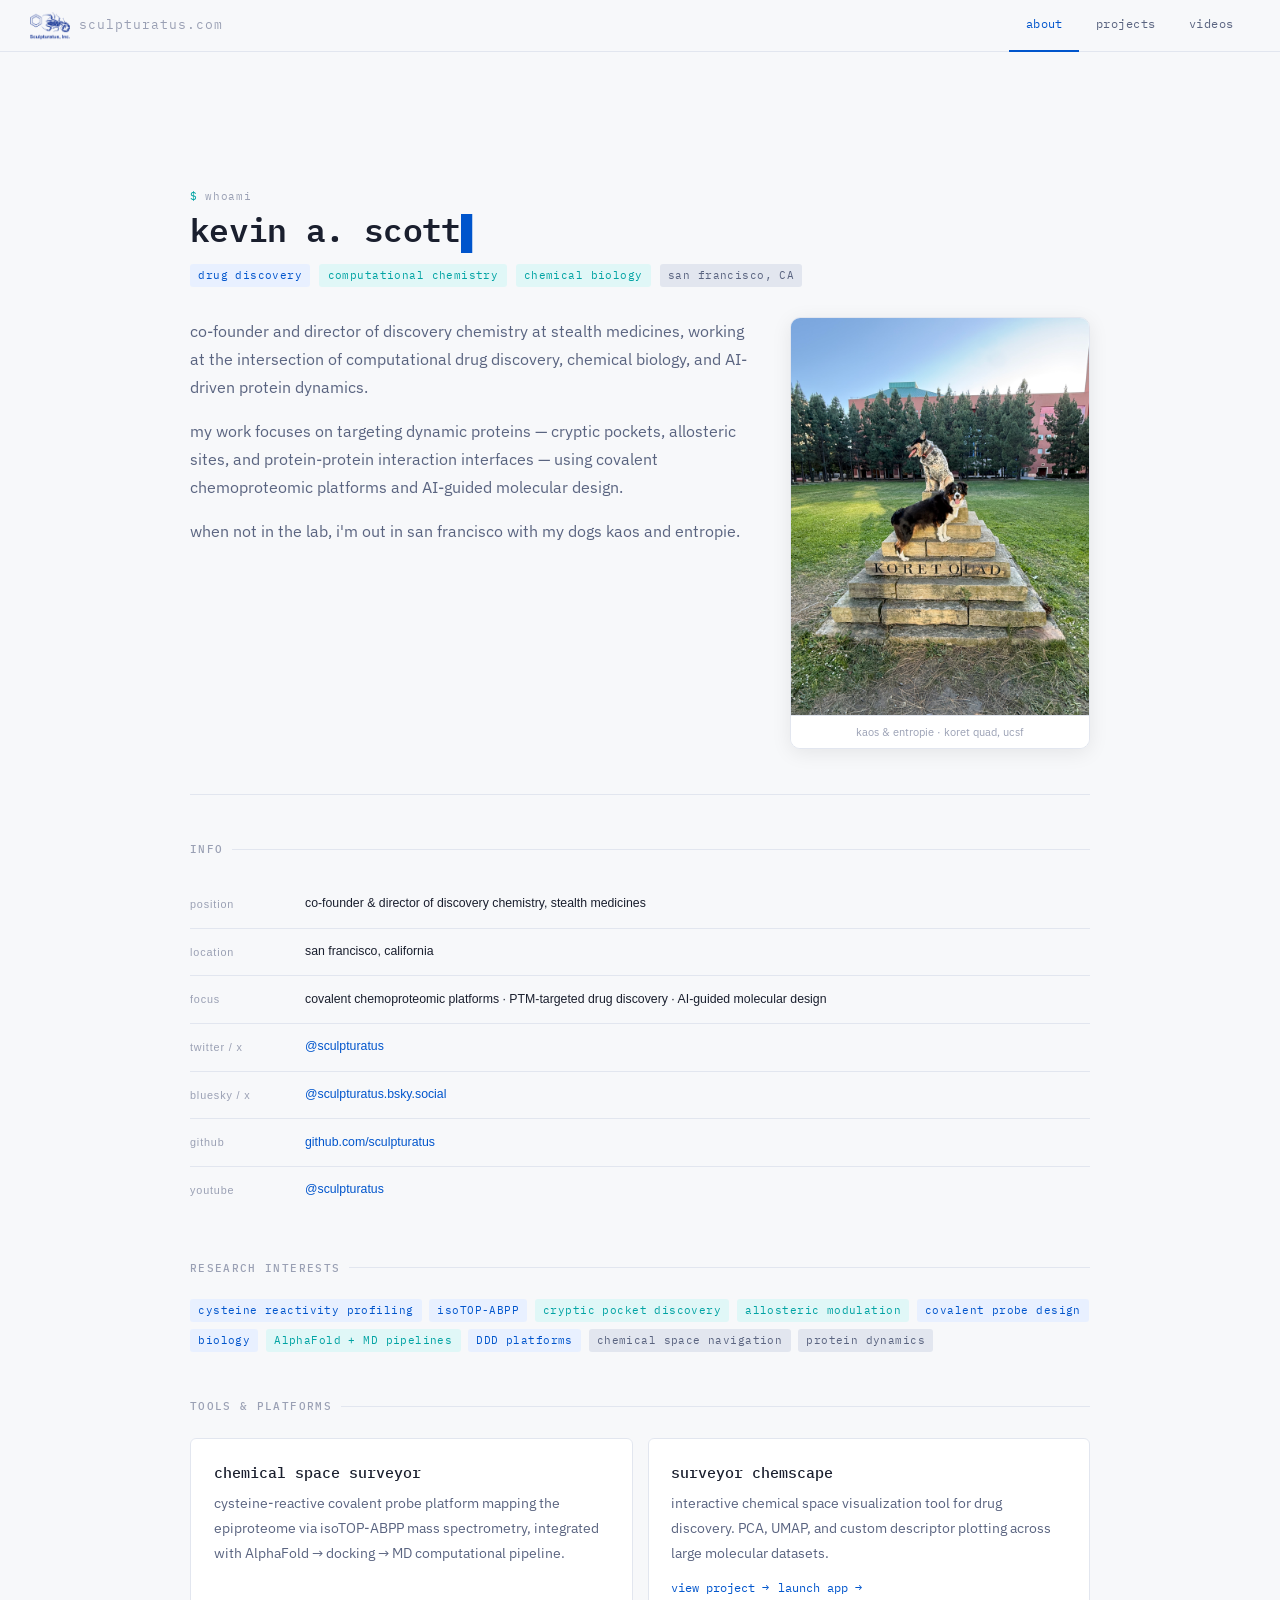
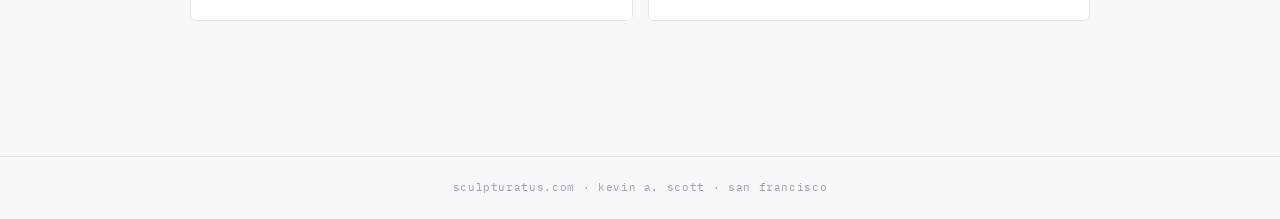
==== index.html @ b39e29c7 "Update index.html" ====
<!DOCTYPE html>
<html lang="en">
<head>
  <meta charset="UTF-8">
  <meta name="viewport" content="width=device-width, initial-scale=1.0">
  <title>sculpturatus — kevin a. scott</title>
  <link rel="stylesheet" href="style.css">
  <style>
    .hero {
      padding: 5rem 0 3rem;
      border-bottom: 1px solid var(--border);
      margin-bottom: 3rem;
    }
    .hero-meta {
      display: flex; gap: 0.6rem; flex-wrap: wrap;
      margin-bottom: 2rem;
    }

    /* Bio + dogs side by side */
    .bio-grid {
      display: grid;
      grid-template-columns: 1fr 300px;
      gap: 2.5rem;
      align-items: start;
    }
    .bio-text p {
      font-size: 1.05rem;
      color: var(--text-dim);
      line-height: 1.8;
      margin-bottom: 1rem;
    }
    .dogs-photo {
      border-radius: 10px;
      overflow: hidden;
      border: 1px solid var(--border);
      box-shadow: 0 4px 20px rgba(0,0,0,0.08);
    }
    .dogs-photo img {
      width: 100%;
      display: block;
      object-fit: cover;
    }
    .dogs-caption {
      font-size: 0.72rem;
      color: var(--text-hint);
      text-align: center;
      padding: 0.5rem;
      background: var(--bg2);
      border-top: 1px solid var(--border);
    }

    .info-grid {
      display: grid;
      grid-template-columns: repeat(auto-fit, minmax(260px, 1fr));
      gap: 1rem;
      margin-top: 1.5rem;
    }
    .info-row {
      display: flex; gap: 1rem; align-items: flex-start;
      padding: 0.9rem 0;
      border-bottom: 1px solid var(--border);
    }
    .info-row:last-child { border-bottom: none; }
    .info-label {
      font-family: Arial, sans-serif;
      font-size: 0.72rem;
      color: var(--text-hint);
      letter-spacing: 0.08em;
      min-width: 100px;
      padding-top: 0.1rem;
    }
    .info-value {
      font-family: Arial, sans-serif;
      font-size: 0.82rem;
      color: var(--text);
    }
    .info-value a { color: var(--accent); text-decoration: none; }
    .info-value a:hover { text-decoration: underline; }
    .section { margin-bottom: 3rem; }
    .interest-list { display: flex; flex-wrap: wrap; gap: 0.5rem; margin-top: 0.75rem; }

    @media (max-width: 700px) {
      .bio-grid { grid-template-columns: 1fr; }
    }
  </style>
</head>
<body>

<nav>
  <a class="nav-logo" href="index.html" style="display:flex;align-items:center;gap:0.6rem;">
    <img src="sculpturatus_transparent.png" alt="sculpturatus logo" style="height:28px;width:auto;">
    <span style="color:var(--text-hint);font-weight:400;">sculpturatus.com</span>
  </a>
  <div class="nav-links">
    <a href="index.html" class="active">about</a>
    <a href="projects.html">projects</a>
    <a href="videos.html">videos</a>
  </div>
</nav>

<main class="page">

  <div class="hero fade-in">
    <div class="prompt">whoami</div>
    <h1>kevin a. scott<span class="cursor"></span></h1>
    <div class="hero-meta">
      <span class="tag">drug discovery</span>
      <span class="tag teal">computational chemistry</span>
      <span class="tag teal">chemical biology</span>
      <span class="tag grey">san francisco, <abbr class="preserve-case">CA</abbr></span>
    </div>

    <div class="bio-grid">
      <div class="bio-text">
        <p>
          co-founder and director of discovery chemistry at stealth medicines,
          working at the intersection of computational drug discovery, chemical biology,
          and <abbr class="preserve-case">AI</abbr>-driven protein dynamics.
        </p>
        <p>
          my work focuses on targeting dynamic proteins — cryptic pockets, allosteric sites,
          and protein-protein interaction interfaces — using covalent chemoproteomic platforms
          and <abbr class="preserve-case">AI</abbr>-guided molecular design.
        </p>
        <p>
          when not in the lab, i'm out in san francisco with my dogs kaos and entropie.
        </p>
      </div>
      <div class="dogs-photo">
        <img src="kaos_entropie.jpg" alt="kaos and entropie at koret quad">
        <div class="dogs-caption">kaos &amp; entropie · koret quad, ucsf</div>
      </div>
    </div>
  </div>

  <div class="section fade-in">
    <h2>info</h2>
    <div class="info-row">
      <span class="info-label">position</span>
      <span class="info-value">co-founder &amp; director of discovery chemistry, stealth medicines</span>
    </div>
    <div class="info-row">
      <span class="info-label">location</span>
      <span class="info-value">san francisco, california</span>
    </div>
    <div class="info-row">
      <span class="info-label">focus</span>
      <span class="info-value">covalent chemoproteomic platforms · <abbr class="preserve-case">PTM</abbr>-targeted drug discovery · <abbr class="preserve-case">AI</abbr>-guided molecular design</span>
    </div>
    <div class="info-row">
      <span class="info-label">twitter / x</span>
      <span class="info-value"><a href="https://x.com/Sculpturatus" target="_blank">@sculpturatus</a></span>
    </div>
    <div class="info-row">
      <span class="info-label">bluesky / x</span>
      <span class="info-value"><a href="https://bsky.app/profile/sculpturatus.bsky.social" target="_blank">@sculpturatus.bsky.social</a></span>
    </div>
    <div class="info-row">
      <span class="info-label">github</span>
      <span class="info-value"><a href="https://github.com/sculpturatus" target="_blank">github.com/sculpturatus</a></span>
    </div>
    <div class="info-row">
      <span class="info-label">youtube</span>
      <span class="info-value"><a href="https://youtube.com/@sculpturatus" target="_blank">@sculpturatus</a></span>
    </div>
  </div>

  <div class="section fade-in">
    <h2>research interests</h2>
    <div class="interest-list">
      <span class="tag">cysteine reactivity profiling</span>
      <span class="tag"><abbr class="preserve-case">isoTOP-ABPP</abbr></span>
      <span class="tag teal">cryptic pocket discovery</span>
      <span class="tag teal">allosteric modulation</span>
      <span class="tag">covalent probe design</span>
      <span class="tag">biology</span>
      <span class="tag teal"><abbr class="preserve-case">AlphaFold</abbr> + <abbr class="preserve-case">MD</abbr> pipelines</span>
      <span class="tag"><abbr class="preserve-case">DDD</abbr> platforms</span>
      <span class="tag grey">chemical space navigation</span>
      <span class="tag grey">protein dynamics</span>
    </div>
  </div>

  <div class="section fade-in">
    <h2>tools &amp; platforms</h2>
    <div class="info-grid">
      <div class="card">
        <h3>chemical space surveyor</h3>
        <p style="margin-top:0.4rem;">cysteine-reactive covalent probe platform mapping the epiproteome via <abbr class="preserve-case">isoTOP-ABPP</abbr> mass spectrometry, integrated with <abbr class="preserve-case">AlphaFold</abbr> → docking → <abbr class="preserve-case">MD</abbr> computational pipeline.</p>
      </div>
      <div class="card">
        <h3>surveyor chemscape</h3>
        <p style="margin-top:0.4rem;">interactive chemical space visualization tool for drug discovery. <abbr class="preserve-case">PCA</abbr>, <abbr class="preserve-case">UMAP</abbr>, and custom descriptor plotting across large molecular datasets.</p>
        <div style="margin-top:0.8rem;display:flex;gap:0.6rem;">
          <a href="projects.html" class="link">view project →</a>
          <a href="/chemscape" class="link">launch app →</a>
        </div>
      </div>
    </div>
  </div>

</main>

<footer>sculpturatus.com · kevin a. scott · san francisco</footer>

</body>
</html>
---- style.css ----
@import url('https://fonts.googleapis.com/css2?family=IBM+Plex+Mono:ital,wght@0,300;0,400;0,500;0,600;1,300&family=IBM+Plex+Sans:wght@300;400;500&display=swap');

:root {
  --bg:       #F7F8FA;
  --bg2:      #FFFFFF;
  --border:   #E2E6EF;
  --border2:  #C8D0DF;
  --text:     #1A1F2E;
  --text-dim: #5A6480;
  --text-hint:#9AA0B4;
  --accent:   #0055CC;
  --accent2:  #00A3A3;
  --accent-bg:#E8F0FF;
  --mono:     'IBM Plex Mono', monospace;
  --sans:     'IBM Plex Sans', sans-serif;
  --radius:   6px;
}

*, *::before, *::after { box-sizing: border-box; margin: 0; padding: 0; }

html { font-size: 15px; scroll-behavior: smooth; }

body {
  font-family: var(--sans);
  background: var(--bg);
  color: var(--text);
  min-height: 100vh;
  line-height: 1.6;
}

/* ── NAV ── */
nav {
  position: sticky; top: 0; z-index: 100;
  background: rgba(247,248,250,0.92);
  backdrop-filter: blur(12px);
  border-bottom: 1px solid var(--border);
  padding: 0 2rem;
  display: flex; align-items: center; gap: 0; height: 52px;
}

.nav-logo {
  font-family: var(--mono);
  font-size: 0.85rem;
  font-weight: 600;
  color: var(--accent);
  letter-spacing: 0.08em;
  text-decoration: none;
  margin-right: auto;
}

.nav-logo span { color: var(--text-hint); font-weight: 300; }

.nav-links { display: flex; gap: 0; }

.nav-links a {
  font-family: var(--mono);
  font-size: 0.78rem;
  font-weight: 400;
  color: var(--text-dim);
  text-decoration: none;
  padding: 0 1.1rem;
  height: 52px;
  display: flex; align-items: center;
  border-bottom: 2px solid transparent;
  letter-spacing: 0.04em;
  transition: color 0.15s, border-color 0.15s;
}

.nav-links a:hover { color: var(--text); }
.nav-links a.active { color: var(--accent); border-bottom-color: var(--accent); }

/* ── LAYOUT ── */
.page { max-width: 960px; margin: 0 auto; padding: 4rem 2rem 6rem; }

/* ── TERMINAL PROMPT ── */
.prompt {
  font-family: var(--mono);
  font-size: 0.75rem;
  color: var(--text-hint);
  letter-spacing: 0.06em;
  margin-bottom: 0.4rem;
}
.prompt::before { content: '$ '; color: var(--accent2); }

/* ── HEADINGS ── */
h1 {
  font-family: var(--mono);
  font-size: 2.2rem;
  font-weight: 600;
  color: var(--text);
  letter-spacing: -0.02em;
  line-height: 1.15;
  margin-bottom: 1rem;
}

h1 .accent { color: var(--accent); }

h2 {
  font-family: var(--mono);
  font-size: 0.75rem;
  font-weight: 500;
  color: var(--text-hint);
  letter-spacing: 0.12em;
  text-transform: uppercase;
  margin-bottom: 1.5rem;
  display: flex; align-items: center; gap: 0.6rem;
}
h2::after { content: ''; flex: 1; height: 1px; background: var(--border); }

h3 {
  font-family: var(--mono);
  font-size: 1rem;
  font-weight: 500;
  color: var(--text);
  margin-bottom: 0.4rem;
}

p { color: var(--text-dim); font-size: 0.95rem; line-height: 1.75; }

/* ── CARDS ── */
.card {
  background: var(--bg2);
  border: 1px solid var(--border);
  border-radius: var(--radius);
  padding: 1.5rem;
  transition: border-color 0.2s, box-shadow 0.2s;
}
.card:hover {
  border-color: var(--border2);
  box-shadow: 0 2px 16px rgba(0,0,0,0.06);
}

/* ── TAG ── */
.tag {
  display: inline-block;
  font-family: var(--mono);
  font-size: 0.7rem;
  padding: 0.2rem 0.55rem;
  border-radius: 3px;
  background: var(--accent-bg);
  color: var(--accent);
  letter-spacing: 0.04em;
}

.tag.teal { background: #E0F7F7; color: var(--accent2); }
.tag.grey { background: var(--border); color: var(--text-dim); }

/* ── DIVIDER ── */
.divider {
  border: none;
  border-top: 1px solid var(--border);
  margin: 3rem 0;
}

/* ── LINKS ── */
a.link {
  color: var(--accent);
  text-decoration: none;
  font-family: var(--mono);
  font-size: 0.8rem;
}
a.link:hover { text-decoration: underline; }

/* ── FOOTER ── */
footer {
  border-top: 1px solid var(--border);
  padding: 1.5rem 2rem;
  text-align: center;
  font-family: var(--mono);
  font-size: 0.72rem;
  color: var(--text-hint);
  letter-spacing: 0.06em;
}

/* ── ANIMATIONS ── */
.fade-in {
  opacity: 0;
  transform: translateY(12px);
  animation: fadeUp 0.5s ease forwards;
}
.fade-in:nth-child(1) { animation-delay: 0.05s; }
.fade-in:nth-child(2) { animation-delay: 0.12s; }
.fade-in:nth-child(3) { animation-delay: 0.19s; }
.fade-in:nth-child(4) { animation-delay: 0.26s; }
.fade-in:nth-child(5) { animation-delay: 0.33s; }
.fade-in:nth-child(6) { animation-delay: 0.40s; }

@keyframes fadeUp {
  to { opacity: 1; transform: translateY(0); }
}

/* ── CURSOR BLINK ── */
.cursor::after {
  content: '▋';
  color: var(--accent);
  animation: blink 1s step-end infinite;
  font-size: 0.9em;
}
@keyframes blink { 0%,100%{opacity:1} 50%{opacity:0} }

/* ── RESPONSIVE ── */
@media (max-width: 600px) {
  h1 { font-size: 1.5rem; }
  .page { padding: 2.5rem 1.2rem 4rem; }
  nav { padding: 0 1.2rem; }
  .nav-links a { padding: 0 0.7rem; font-size: 0.72rem; }
}
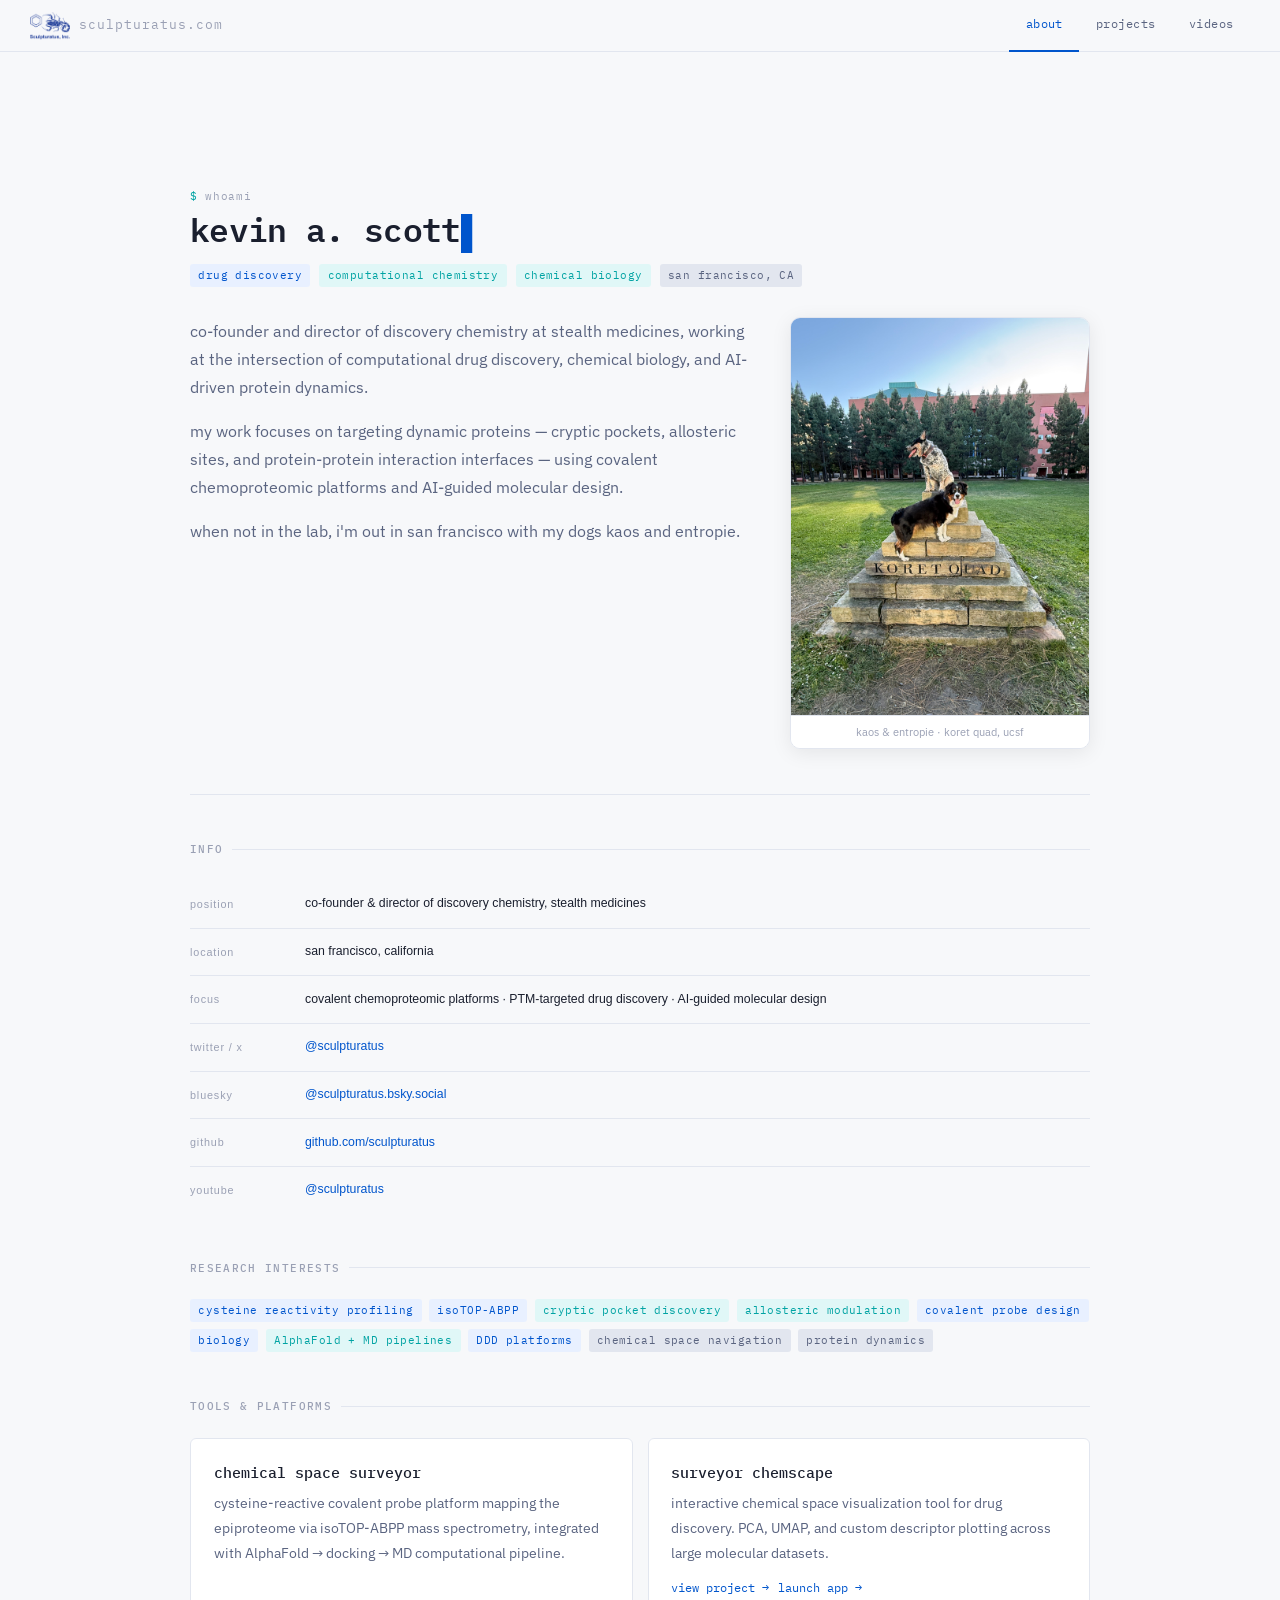
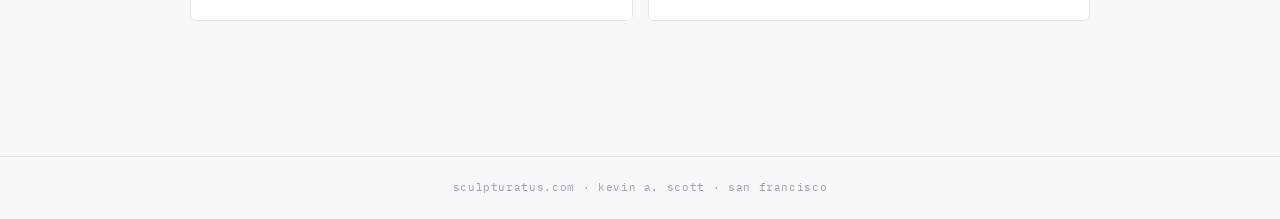
==== commit d5baeefb: "Update index.html" ====
--- a/index.html
+++ b/index.html
@@ -152,7 +152,7 @@
       <span class="info-value"><a href="https://x.com/Sculpturatus" target="_blank">@sculpturatus</a></span>
     </div>
     <div class="info-row">
-      <span class="info-label">bluesky / x</span>
+      <span class="info-label">bluesky</span>
       <span class="info-value"><a href="https://bsky.app/profile/sculpturatus.bsky.social" target="_blank">@sculpturatus.bsky.social</a></span>
     </div>
     <div class="info-row">
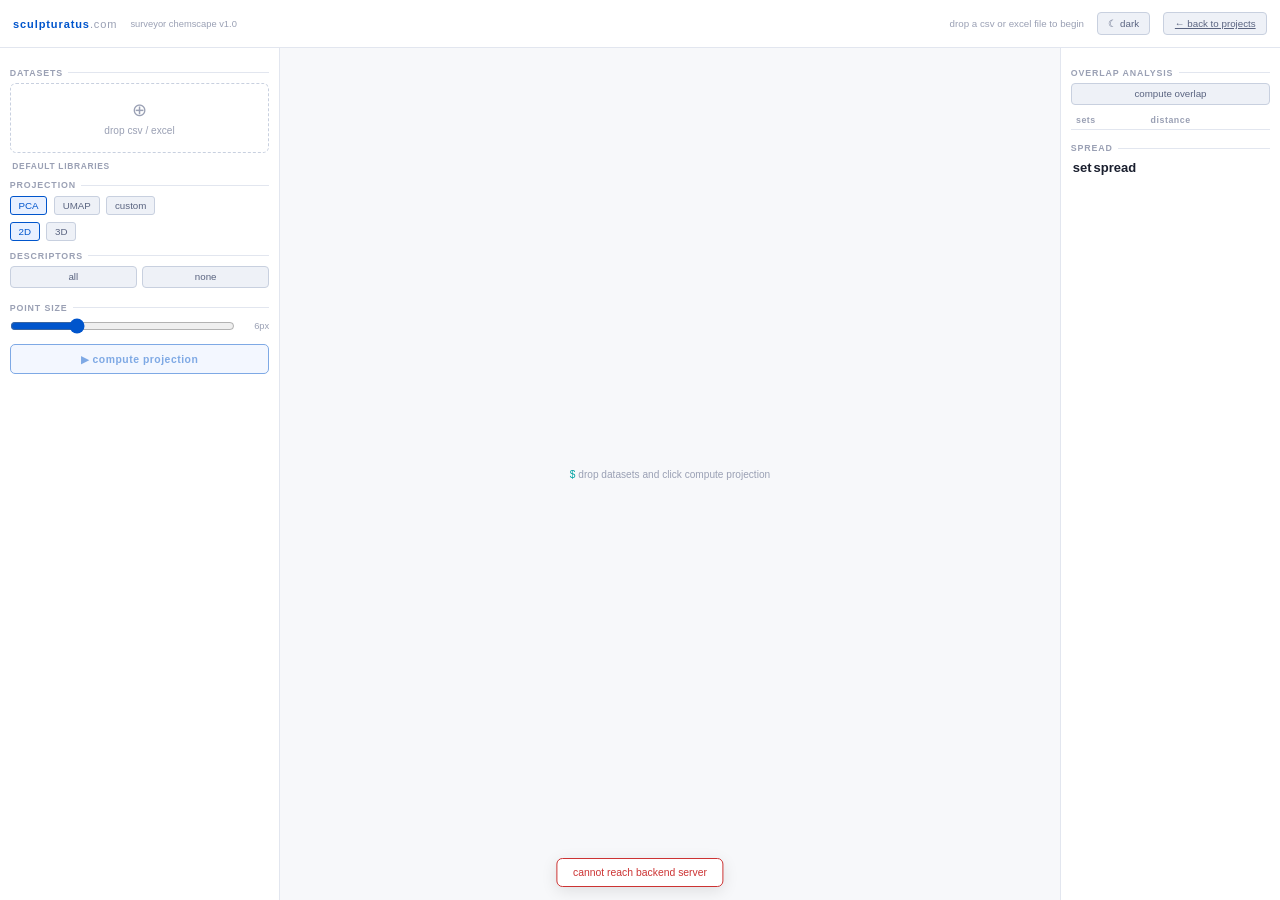
==== commit 02258180: "Add files via upload" ====
--- a/index.html
+++ b/index.html
@@ -3,205 +3,873 @@
 <head>
   <meta charset="UTF-8">
   <meta name="viewport" content="width=device-width, initial-scale=1.0">
-  <title>sculpturatus — kevin a. scott</title>
-  <link rel="stylesheet" href="style.css">
+  <title>surveyor chemscape</title>
+  <script src="https://cdn.plot.ly/plotly-2.32.0.min.js"></script>
   <style>
-    .hero {
-      padding: 5rem 0 3rem;
+    /* ── Variables ─────────────────────────────────────────── */
+    :root {
+      --bg:        #F7F8FA;
+      --bg2:       #FFFFFF;
+      --bg3:       #EEF1F7;
+      --border:    #E2E6EF;
+      --border2:   #C8D0DF;
+      --text:      #1A1F2E;
+      --text-dim:  #5A6480;
+      --text-hint: #9AA0B4;
+      --accent:    #0055CC;
+      --accent2:   #00A3A3;
+      --accent-bg: #E8F0FF;
+      --danger:    #CC3333;
+      --panel-w:   280px;
+      --header-h:  48px;
+    }
+    .dark {
+      --bg:        #0D0F14;
+      --bg2:       #080A0F;
+      --bg3:       #141820;
+      --border:    #1E2330;
+      --border2:   #2A3045;
+      --text:      #C8D0E0;
+      --text-dim:  #8B94A8;
+      --text-hint: #3A4560;
+      --accent:    #00D4FF;
+      --accent2:   #51CF66;
+      --accent-bg: #003D4D;
+      --danger:    #FF6B6B;
+    }
+
+    /* ── Reset ─────────────────────────────────────────────── */
+    *, *::before, *::after { box-sizing: border-box; margin: 0; padding: 0; }
+    html, body { height: 100%; overflow: hidden; font-family: Arial, sans-serif; font-size: 13px; }
+    body { background: var(--bg); color: var(--text); display: flex; flex-direction: column; transition: background 0.2s, color 0.2s; }
+
+    /* ── Header ────────────────────────────────────────────── */
+    #header {
+      height: var(--header-h);
+      background: var(--bg2);
       border-bottom: 1px solid var(--border);
-      margin-bottom: 3rem;
-    }
-    .hero-meta {
-      display: flex; gap: 0.6rem; flex-wrap: wrap;
-      margin-bottom: 2rem;
-    }
-
-    /* Bio + dogs side by side */
-    .bio-grid {
-      display: grid;
-      grid-template-columns: 1fr 300px;
-      gap: 2.5rem;
-      align-items: start;
-    }
-    .bio-text p {
-      font-size: 1.05rem;
-      color: var(--text-dim);
-      line-height: 1.8;
-      margin-bottom: 1rem;
-    }
-    .dogs-photo {
-      border-radius: 10px;
-      overflow: hidden;
-      border: 1px solid var(--border);
-      box-shadow: 0 4px 20px rgba(0,0,0,0.08);
-    }
-    .dogs-photo img {
-      width: 100%;
-      display: block;
-      object-fit: cover;
-    }
-    .dogs-caption {
-      font-size: 0.72rem;
-      color: var(--text-hint);
-      text-align: center;
-      padding: 0.5rem;
-      background: var(--bg2);
-      border-top: 1px solid var(--border);
-    }
-
-    .info-grid {
-      display: grid;
-      grid-template-columns: repeat(auto-fit, minmax(260px, 1fr));
-      gap: 1rem;
-      margin-top: 1.5rem;
-    }
-    .info-row {
-      display: flex; gap: 1rem; align-items: flex-start;
-      padding: 0.9rem 0;
-      border-bottom: 1px solid var(--border);
-    }
-    .info-row:last-child { border-bottom: none; }
-    .info-label {
-      font-family: Arial, sans-serif;
-      font-size: 0.72rem;
-      color: var(--text-hint);
-      letter-spacing: 0.08em;
-      min-width: 100px;
-      padding-top: 0.1rem;
-    }
-    .info-value {
-      font-family: Arial, sans-serif;
-      font-size: 0.82rem;
-      color: var(--text);
-    }
-    .info-value a { color: var(--accent); text-decoration: none; }
-    .info-value a:hover { text-decoration: underline; }
-    .section { margin-bottom: 3rem; }
-    .interest-list { display: flex; flex-wrap: wrap; gap: 0.5rem; margin-top: 0.75rem; }
-
-    @media (max-width: 700px) {
-      .bio-grid { grid-template-columns: 1fr; }
-    }
+      display: flex; align-items: center;
+      padding: 0 1rem; gap: 1rem; flex-shrink: 0;
+      z-index: 10;
+    }
+    #header .logo {
+      font-weight: 700; font-size: 0.85rem;
+      color: var(--accent); letter-spacing: 0.08em;
+      text-decoration: none;
+    }
+    #header .logo span { color: var(--text-hint); font-weight: 400; }
+    #header .version { font-size: 0.72rem; color: var(--text-hint); }
+    #header .spacer { flex: 1; }
+    #header .status-msg { font-size: 0.75rem; color: var(--text-hint); }
+    .btn {
+      font-family: Arial, sans-serif; font-size: 0.75rem;
+      padding: 0.35rem 0.8rem; border-radius: 4px; cursor: pointer;
+      border: 1px solid var(--border2); background: var(--bg3);
+      color: var(--text-dim); transition: all 0.15s; white-space: nowrap;
+    }
+    .btn:hover { border-color: var(--accent); color: var(--accent); }
+    .btn.primary { background: var(--accent-bg); border-color: var(--accent); color: var(--accent); font-weight: 700; }
+    .btn.primary:hover { filter: brightness(0.92); }
+    .btn.danger:hover { border-color: var(--danger); color: var(--danger); }
+
+    /* ── Layout ────────────────────────────────────────────── */
+    #app { display: flex; flex: 1; overflow: hidden; }
+
+    /* ── Left Panel ────────────────────────────────────────── */
+    #left-panel {
+      width: var(--panel-w); flex-shrink: 0;
+      background: var(--bg2); border-right: 1px solid var(--border);
+      display: flex; flex-direction: column; overflow: hidden;
+    }
+    .panel-scroll { flex: 1; overflow-y: auto; padding: 0.75rem; }
+    .panel-scroll::-webkit-scrollbar { width: 6px; }
+    .panel-scroll::-webkit-scrollbar-track { background: transparent; }
+    .panel-scroll::-webkit-scrollbar-thumb { background: var(--border2); border-radius: 3px; }
+
+    .section-label {
+      font-size: 0.68rem; font-weight: 700; letter-spacing: 0.1em;
+      color: var(--text-hint); text-transform: uppercase;
+      margin: 0.75rem 0 0.4rem; display: flex; align-items: center; gap: 0.4rem;
+    }
+    .section-label::after { content: ''; flex: 1; height: 1px; background: var(--border); }
+
+    .subsection-label {
+      font-size: 0.65rem; font-weight: 700; letter-spacing: 0.08em;
+      color: var(--text-hint); text-transform: uppercase;
+      margin: 0.6rem 0 0.25rem 0.2rem;
+    }
+
+    /* Drop zone */
+    #drop-zone {
+      border: 1.5px dashed var(--border2); border-radius: 6px;
+      padding: 1.2rem 0.5rem; text-align: center; cursor: pointer;
+      transition: all 0.15s; color: var(--text-hint); font-size: 0.78rem;
+    }
+    #drop-zone:hover, #drop-zone.drag-over {
+      border-color: var(--accent); color: var(--accent); background: var(--accent-bg);
+    }
+    #drop-zone .icon { font-size: 1.4rem; margin-bottom: 0.3rem; }
+    #file-input { display: none; }
+
+    /* Dataset rows */
+    .dataset-row {
+      display: flex; align-items: center; gap: 0.4rem;
+      padding: 0.35rem 0.3rem; border-radius: 4px;
+      transition: background 0.1s;
+    }
+    .dataset-row:hover { background: var(--bg3); }
+    .dataset-dot {
+      width: 10px; height: 10px; border-radius: 50%; flex-shrink: 0;
+    }
+    .color-select {
+      appearance: none; -webkit-appearance: none;
+      width: 14px; height: 14px; border-radius: 50%;
+      border: 2px solid var(--border2); cursor: pointer;
+      padding: 0; font-size: 0; color: transparent;
+      flex-shrink: 0; position: relative;
+    }
+    .color-select:focus { outline: 2px solid var(--accent); outline-offset: 1px; }
+    /* Wrapper to show circle + hidden native select on top */
+    .color-picker-wrap {
+      position: relative; width: 14px; height: 14px; flex-shrink: 0;
+    }
+    .color-picker-dot {
+      width: 14px; height: 14px; border-radius: 50%;
+      border: 2px solid var(--border2); cursor: pointer;
+      pointer-events: none;
+    }
+    .color-picker-wrap select {
+      position: absolute; inset: 0; opacity: 0; cursor: pointer;
+      width: 100%; height: 100%; padding: 0; border: none;
+    }
+    .dataset-name { flex: 1; font-size: 0.78rem; color: var(--text-dim); overflow: hidden; text-overflow: ellipsis; white-space: nowrap; }
+    .dataset-count { font-size: 0.7rem; color: var(--text-hint); flex-shrink: 0; }
+    .dataset-remove { background: none; border: none; color: var(--text-hint); cursor: pointer; font-size: 0.8rem; padding: 0 0.2rem; }
+    .dataset-remove:hover { color: var(--danger); }
+    .dataset-check { width: 13px; height: 13px; accent-color: var(--accent); flex-shrink: 0; }
+
+    /* Override Plotly crosshair cursor */
+    #plot .nsewdrag, #plot .drag { cursor: default !important; }
+    #plot .cursor-crosshair { cursor: default !important; }
+    .js-plotly-plot .plotly .cursor-crosshair { cursor: default !important; }
+    .js-plotly-plot .plotly svg { cursor: default !important; }
+
+    /* Projection controls */
+    .radio-group { display: flex; gap: 0.5rem; flex-wrap: wrap; margin-bottom: 0.5rem; }
+    .radio-btn {
+      font-size: 0.75rem; padding: 0.25rem 0.6rem; border-radius: 3px;
+      border: 1px solid var(--border2); background: var(--bg3);
+      color: var(--text-dim); cursor: pointer; transition: all 0.15s;
+    }
+    .radio-btn.active { background: var(--accent-bg); border-color: var(--accent); color: var(--accent); }
+
+    /* Custom axis selectors */
+    #custom-axes { display: none; margin-top: 0.5rem; }
+    #custom-axes.visible { display: block; }
+    .axis-row { display: flex; align-items: center; gap: 0.4rem; margin-bottom: 0.35rem; }
+    .axis-label { font-size: 0.72rem; color: var(--text-hint); width: 14px; flex-shrink: 0; }
+    select {
+      flex: 1; font-family: Arial, sans-serif; font-size: 0.73rem;
+      padding: 0.25rem 0.4rem; border-radius: 3px;
+      border: 1px solid var(--border2); background: var(--bg3); color: var(--text-dim);
+    }
+    select:focus { outline: none; border-color: var(--accent); }
+
+    /* Descriptor checkboxes */
+    .desc-grid { display: flex; flex-direction: column; gap: 0.15rem; }
+    .desc-check-row { display: flex; align-items: center; gap: 0.4rem; padding: 0.15rem 0.2rem; border-radius: 3px; }
+    .desc-check-row:hover { background: var(--bg3); }
+    .desc-check-row input { width: 12px; height: 12px; accent-color: var(--accent); flex-shrink: 0; }
+    .desc-check-row label { font-size: 0.73rem; color: var(--text-dim); cursor: pointer; }
+    .desc-select-btns { display: flex; gap: 0.4rem; margin-bottom: 0.4rem; }
+
+    /* Point size */
+    .slider-row { display: flex; align-items: center; gap: 0.5rem; }
+    input[type=range] { flex: 1; accent-color: var(--accent); }
+    .slider-val { font-size: 0.72rem; color: var(--text-hint); min-width: 28px; text-align: right; }
+
+    /* Compute button */
+    #compute-btn {
+      width: 100%; margin: 0.75rem 0 0;
+      padding: 0.6rem; font-size: 0.8rem; font-weight: 700;
+      background: var(--accent-bg); border: 1px solid var(--accent);
+      color: var(--accent); border-radius: 5px; cursor: pointer;
+      letter-spacing: 0.05em; transition: all 0.15s;
+    }
+    #compute-btn:hover { filter: brightness(0.92); }
+    #compute-btn:disabled { opacity: 0.5; cursor: not-allowed; }
+
+    /* ── Plot area ──────────────────────────────────────────── */
+    #plot-area {
+      flex: 1; display: flex; flex-direction: column;
+      background: var(--bg); position: relative; overflow: hidden;
+    }
+    #plot { width: 100%; flex: 1; }
+
+    /* Mol hover card */
+    #mol-card {
+      position: absolute; pointer-events: none;
+      background: var(--bg2); border: 1px solid var(--border2);
+      border-radius: 8px; padding: 0; overflow: hidden;
+      box-shadow: 0 4px 20px rgba(0,0,0,0.12);
+      display: none; z-index: 20; min-width: 200px;
+    }
+    #mol-card-dataset {
+      font-size: 0.72rem; font-weight: 700; color: var(--accent);
+      padding: 0.4rem 0.7rem 0.2rem; letter-spacing: 0.04em;
+    }
+    #mol-card img { display: block; width: 220px; height: 180px; object-fit: contain; }
+    #mol-card-name {
+      font-size: 0.75rem; color: var(--text-dim);
+      padding: 0.2rem 0.7rem 0.4rem; text-align: center;
+    }
+
+    /* Progress overlay */
+    #progress-overlay {
+      position: absolute; inset: 0; background: rgba(247,248,250,0.85);
+      display: none; align-items: center; justify-content: center;
+      flex-direction: column; gap: 0.75rem; z-index: 30;
+    }
+    .dark #progress-overlay { background: rgba(13,15,20,0.85); }
+    #progress-overlay.visible { display: flex; }
+    #progress-msg { font-size: 0.85rem; color: var(--text-dim); }
+    #progress-bar-wrap { width: 240px; height: 4px; background: var(--border); border-radius: 2px; overflow: hidden; }
+    #progress-bar { height: 100%; background: var(--accent); width: 0%; transition: width 0.3s; border-radius: 2px; }
+
+    /* Empty state */
+    #empty-state {
+      position: absolute; inset: 0; display: flex;
+      align-items: center; justify-content: center; flex-direction: column; gap: 0.5rem;
+      pointer-events: none;
+    }
+    #empty-state.hidden { display: none; }
+    #empty-state .prompt { font-size: 0.78rem; color: var(--text-hint); }
+    #empty-state .prompt::before { content: '$ '; color: var(--accent2); }
+
+    /* ── Right panel (overlap) ──────────────────────────────── */
+    #right-panel {
+      width: 220px; flex-shrink: 0;
+      background: var(--bg2); border-left: 1px solid var(--border);
+      display: flex; flex-direction: column; overflow: hidden;
+    }
+    #overlap-table { width: 100%; border-collapse: collapse; font-size: 0.72rem; }
+    #overlap-table th { color: var(--text-hint); font-weight: 700; padding: 0.3rem 0.4rem; text-align: left; border-bottom: 1px solid var(--border); font-size: 0.68rem; letter-spacing: 0.06em; }
+    #overlap-table td { padding: 0.3rem 0.4rem; color: var(--text-dim); border-bottom: 1px solid var(--border); }
+    #overlap-table tr:last-child td { border-bottom: none; }
+    .overlap-dist { color: var(--text); font-weight: 600; }
+
+    /* ── Notifications ──────────────────────────────────────── */
+    #notif {
+      position: fixed; bottom: 1rem; left: 50%; transform: translateX(-50%);
+      background: var(--bg2); border: 1px solid var(--border2);
+      border-radius: 6px; padding: 0.6rem 1.2rem;
+      font-size: 0.8rem; color: var(--text-dim);
+      box-shadow: 0 4px 16px rgba(0,0,0,0.1);
+      opacity: 0; transition: opacity 0.3s; pointer-events: none; z-index: 99;
+      white-space: nowrap;
+    }
+    #notif.show { opacity: 1; }
+    #notif.error { border-color: var(--danger); color: var(--danger); }
   </style>
 </head>
 <body>
 
-<nav>
-  <a class="nav-logo" href="index.html" style="display:flex;align-items:center;gap:0.6rem;">
-    <img src="sculpturatus_transparent.png" alt="sculpturatus logo" style="height:28px;width:auto;">
-    <span style="color:var(--text-hint);font-weight:400;">sculpturatus.com</span>
-  </a>
-  <div class="nav-links">
-    <a href="index.html" class="active">about</a>
-    <a href="projects.html">projects</a>
-    <a href="videos.html">videos</a>
-  </div>
-</nav>
-
-<main class="page">
-
-  <div class="hero fade-in">
-    <div class="prompt">whoami</div>
-    <h1>kevin a. scott<span class="cursor"></span></h1>
-    <div class="hero-meta">
-      <span class="tag">drug discovery</span>
-      <span class="tag teal">computational chemistry</span>
-      <span class="tag teal">chemical biology</span>
-      <span class="tag grey">san francisco, <abbr class="preserve-case">CA</abbr></span>
-    </div>
-
-    <div class="bio-grid">
-      <div class="bio-text">
-        <p>
-          co-founder and director of discovery chemistry at stealth medicines,
-          working at the intersection of computational drug discovery, chemical biology,
-          and <abbr class="preserve-case">AI</abbr>-driven protein dynamics.
-        </p>
-        <p>
-          my work focuses on targeting dynamic proteins — cryptic pockets, allosteric sites,
-          and protein-protein interaction interfaces — using covalent chemoproteomic platforms
-          and <abbr class="preserve-case">AI</abbr>-guided molecular design.
-        </p>
-        <p>
-          when not in the lab, i'm out in san francisco with my dogs kaos and entropie.
-        </p>
+<!-- ── Header ──────────────────────────────────────────────────────────────── -->
+<div id="header">
+  <a class="logo" href="https://sculpturatus.com">sculpturatus<span>.com</span></a>
+  <span class="version">surveyor chemscape v1.0</span>
+  <div class="spacer"></div>
+  <span class="status-msg" id="status-msg">drop a csv or excel file to begin</span>
+  <button class="btn" id="theme-btn" onclick="toggleTheme()">☾ dark</button>
+  <a class="btn" href="https://sculpturatus.com/projects.html">← back to projects</a>
+</div>
+
+<!-- ── App ─────────────────────────────────────────────────────────────────── -->
+<div id="app">
+
+  <!-- Left Panel -->
+  <div id="left-panel">
+    <div class="panel-scroll">
+
+      <!-- datasets -->
+      <div class="section-label">datasets</div>
+      <div id="drop-zone" onclick="document.getElementById('file-input').click()"
+           ondragover="onDragOver(event)" ondragleave="onDragLeave(event)" ondrop="onDrop(event)">
+        <div class="icon">⊕</div>
+        <div>drop csv / excel</div>
       </div>
-      <div class="dogs-photo">
-        <img src="kaos_entropie.jpg" alt="kaos and entropie at koret quad">
-        <div class="dogs-caption">kaos &amp; entropie · koret quad, ucsf</div>
+      <input type="file" id="file-input" accept=".csv,.xlsx,.xls,.tsv" onchange="onFileSelect(event)">
+
+      <div class="subsection-label">default libraries</div>
+      <div id="default-dataset-list"></div>
+
+      <div class="subsection-label" id="user-datasets-label" style="display:none;">your libraries</div>
+      <div id="user-dataset-list"></div>
+
+      <!-- projection method -->
+      <div class="section-label">projection</div>
+      <div class="radio-group" id="method-group">
+        <div class="radio-btn active" onclick="setMethod('PCA')">PCA</div>
+        <div class="radio-btn" onclick="setMethod('UMAP')">UMAP</div>
+        <div class="radio-btn" onclick="setMethod('Custom')">custom</div>
       </div>
+
+      <!-- dimensions -->
+      <div class="radio-group" id="dim-group">
+        <div class="radio-btn active" onclick="setDim(2)">2D</div>
+        <div class="radio-btn" onclick="setDim(3)">3D</div>
+      </div>
+
+      <!-- custom axes -->
+      <div id="custom-axes">
+        <div class="axis-row">
+          <span class="axis-label">x</span>
+          <select id="axis-x"></select>
+        </div>
+        <div class="axis-row">
+          <span class="axis-label">y</span>
+          <select id="axis-y"></select>
+        </div>
+        <div class="axis-row" id="axis-z-row" style="display:none;">
+          <span class="axis-label">z</span>
+          <select id="axis-z"></select>
+        </div>
+      </div>
+
+      <!-- descriptors -->
+      <div class="section-label">descriptors</div>
+      <div class="desc-select-btns">
+        <button class="btn" style="flex:1;" onclick="selectAllDesc()">all</button>
+        <button class="btn" style="flex:1;" onclick="selectNoneDesc()">none</button>
+      </div>
+      <div class="desc-grid" id="desc-grid"></div>
+
+      <!-- point size -->
+      <div class="section-label">point size</div>
+      <div class="slider-row">
+        <input type="range" id="size-slider" min="2" max="16" value="6"
+               oninput="document.getElementById('size-val').textContent=this.value+'px'; updatePointSize()">
+        <span class="slider-val" id="size-val">6px</span>
+      </div>
+
+      <!-- compute -->
+      <button id="compute-btn" onclick="compute()" disabled>▶ compute projection</button>
+
     </div>
   </div>
 
-  <div class="section fade-in">
-    <h2>info</h2>
-    <div class="info-row">
-      <span class="info-label">position</span>
-      <span class="info-value">co-founder &amp; director of discovery chemistry, stealth medicines</span>
+  <!-- Plot -->
+  <div id="plot-area">
+    <div id="empty-state">
+      <div class="prompt">drop datasets and click compute projection</div>
     </div>
-    <div class="info-row">
-      <span class="info-label">location</span>
-      <span class="info-value">san francisco, california</span>
+    <div id="plot"></div>
+
+    <!-- Molecule hover card -->
+    <div id="mol-card">
+      <div id="mol-card-dataset"></div>
+      <img id="mol-card-img" src="" alt="">
+      <div id="mol-card-name"></div>
     </div>
-    <div class="info-row">
-      <span class="info-label">focus</span>
-      <span class="info-value">covalent chemoproteomic platforms · <abbr class="preserve-case">PTM</abbr>-targeted drug discovery · <abbr class="preserve-case">AI</abbr>-guided molecular design</span>
-    </div>
-    <div class="info-row">
-      <span class="info-label">twitter / x</span>
-      <span class="info-value"><a href="https://x.com/Sculpturatus" target="_blank">@sculpturatus</a></span>
-    </div>
-    <div class="info-row">
-      <span class="info-label">bluesky</span>
-      <span class="info-value"><a href="https://bsky.app/profile/sculpturatus.bsky.social" target="_blank">@sculpturatus.bsky.social</a></span>
-    </div>
-    <div class="info-row">
-      <span class="info-label">github</span>
-      <span class="info-value"><a href="https://github.com/sculpturatus" target="_blank">github.com/sculpturatus</a></span>
-    </div>
-    <div class="info-row">
-      <span class="info-label">youtube</span>
-      <span class="info-value"><a href="https://youtube.com/@sculpturatus" target="_blank">@sculpturatus</a></span>
+
+    <!-- Progress overlay -->
+    <div id="progress-overlay">
+      <div id="progress-msg">computing...</div>
+      <div id="progress-bar-wrap"><div id="progress-bar"></div></div>
     </div>
   </div>
 
-  <div class="section fade-in">
-    <h2>research interests</h2>
-    <div class="interest-list">
-      <span class="tag">cysteine reactivity profiling</span>
-      <span class="tag"><abbr class="preserve-case">isoTOP-ABPP</abbr></span>
-      <span class="tag teal">cryptic pocket discovery</span>
-      <span class="tag teal">allosteric modulation</span>
-      <span class="tag">covalent probe design</span>
-      <span class="tag">biology</span>
-      <span class="tag teal"><abbr class="preserve-case">AlphaFold</abbr> + <abbr class="preserve-case">MD</abbr> pipelines</span>
-      <span class="tag"><abbr class="preserve-case">DDD</abbr> platforms</span>
-      <span class="tag grey">chemical space navigation</span>
-      <span class="tag grey">protein dynamics</span>
+  <!-- Right panel -->
+  <div id="right-panel">
+    <div class="panel-scroll">
+      <div class="section-label">overlap analysis</div>
+      <button class="btn" style="width:100%;margin-bottom:0.5rem;" onclick="computeOverlap()">compute overlap</button>
+      <table id="overlap-table">
+        <thead><tr><th>sets</th><th>distance</th></tr></thead>
+        <tbody id="overlap-body"></tbody>
+      </table>
+
+      <div class="section-label" style="margin-top:1rem;">spread</div>
+      <table id="spread-table">
+        <thead><tr><th>set</th><th>spread</th></tr></thead>
+        <tbody id="spread-body"></tbody>
+      </table>
     </div>
   </div>
 
-  <div class="section fade-in">
-    <h2>tools &amp; platforms</h2>
-    <div class="info-grid">
-      <div class="card">
-        <h3>chemical space surveyor</h3>
-        <p style="margin-top:0.4rem;">cysteine-reactive covalent probe platform mapping the epiproteome via <abbr class="preserve-case">isoTOP-ABPP</abbr> mass spectrometry, integrated with <abbr class="preserve-case">AlphaFold</abbr> → docking → <abbr class="preserve-case">MD</abbr> computational pipeline.</p>
-      </div>
-      <div class="card">
-        <h3>surveyor chemscape</h3>
-        <p style="margin-top:0.4rem;">interactive chemical space visualization tool for drug discovery. <abbr class="preserve-case">PCA</abbr>, <abbr class="preserve-case">UMAP</abbr>, and custom descriptor plotting across large molecular datasets.</p>
-        <div style="margin-top:0.8rem;display:flex;gap:0.6rem;">
-          <a href="projects.html" class="link">view project →</a>
-          <a href="/chemscape" class="link">launch app →</a>
-        </div>
-      </div>
-    </div>
-  </div>
-
-</main>
-
-<footer>sculpturatus.com · kevin a. scott · san francisco</footer>
-
+</div>
+
+<!-- Notification -->
+<div id="notif"></div>
+
+<script>
+// ── Config ────────────────────────────────────────────────────────────────────
+const API = 'https://api.sculpturatus.com';; // ← change to your VPS URL when deployed
+
+// ── State ─────────────────────────────────────────────────────────────────────
+let sessionId = null;
+let datasets = {};        // name → {count, color, visible, isDefault}
+let defaultDatasetNames = new Set();
+let method = 'PCA';
+let nDims = 2;
+let darkMode = false;
+let lastProjection = null;
+
+const COLORS = [
+  '#0055CC','#FF6B6B','#51CF66','#FFD43B',
+  '#CC5DE8','#FF922B','#74C0FC','#F06595',
+  '#A9E34B','#63E6BE'
+];
+let colorIdx = 0;
+
+// Descriptor metadata (populated from API)
+let descriptorLabels = {};
+
+// ── Init ──────────────────────────────────────────────────────────────────────
+async function init() {
+  try {
+    const res = await fetch(`${API}/session/new`);
+    const data = await res.json();
+    if (!res.ok) throw new Error('backend error');
+
+    sessionId = data.session_id;
+    descriptorLabels = data.descriptor_labels;
+    buildDescriptorGrid();
+    buildAxisSelectors();
+
+    // Register default datasets
+    Object.entries(data.sets).forEach(([name, info]) => {
+      const color = COLORS[colorIdx % COLORS.length]; colorIdx++;
+      datasets[name] = { count: info.n_molecules, color, visible: true, isDefault: true };
+      defaultDatasetNames.add(name);
+    });
+
+    renderDatasetList();
+
+    if (Object.keys(data.sets).length > 0) {
+      document.getElementById('compute-btn').disabled = false;
+      document.getElementById('empty-state').classList.add('hidden');
+      setStatus(`${Object.keys(data.sets).length} default libraries loaded`);
+    }
+  } catch(e) {
+    notify('cannot reach backend server', true);
+  }
+}
+
+// ── Theme ─────────────────────────────────────────────────────────────────────
+function toggleTheme() {
+  darkMode = !darkMode;
+  document.body.classList.toggle('dark', darkMode);
+  document.getElementById('theme-btn').textContent = darkMode ? '☀ light' : '☾ dark';
+  if (lastProjection) renderPlot(lastProjection);
+}
+
+// ── Drag & Drop ───────────────────────────────────────────────────────────────
+function onDragOver(e) { e.preventDefault(); document.getElementById('drop-zone').classList.add('drag-over'); }
+function onDragLeave(e) { document.getElementById('drop-zone').classList.remove('drag-over'); }
+function onDrop(e) {
+  e.preventDefault();
+  document.getElementById('drop-zone').classList.remove('drag-over');
+  const files = e.dataTransfer.files;
+  if (files.length) uploadFile(files[0]);
+}
+function onFileSelect(e) { if (e.target.files.length) uploadFile(e.target.files[0]); }
+
+// ── Upload ────────────────────────────────────────────────────────────────────
+async function uploadFile(file) {
+  setStatus(`uploading ${file.name}...`);
+  showProgress('uploading and computing descriptors...', 30);
+
+  const form = new FormData();
+  form.append('file', file);
+  if (sessionId) form.append('session_id', sessionId);
+
+  try {
+    const res = await fetch(`${API}/upload`, { method: 'POST', body: form });
+    const data = await res.json();
+    if (!res.ok) throw new Error(data.detail || 'upload failed');
+
+    sessionId = data.session_id;
+    const color = COLORS[colorIdx % COLORS.length]; colorIdx++;
+    datasets[data.set_name] = { count: data.n_molecules, color, visible: true, isDefault: false };
+    renderDatasetList();
+    document.getElementById('compute-btn').disabled = false;
+    document.getElementById('empty-state').classList.add('hidden');
+    setStatus(`${data.set_name} · ${data.n_molecules} molecules`);
+    notify(`loaded ${data.set_name} (${data.n_molecules} molecules)`);
+  } catch(e) {
+    notify(e.message, true);
+    setStatus('upload failed');
+  }
+  hideProgress();
+}
+
+const COLOR_OPTIONS = [
+  { hex: '#0055CC', name: 'blue' },
+  { hex: '#FF6B6B', name: 'coral' },
+  { hex: '#51CF66', name: 'green' },
+  { hex: '#FFD43B', name: 'yellow' },
+  { hex: '#CC5DE8', name: 'purple' },
+  { hex: '#FF922B', name: 'orange' },
+  { hex: '#74C0FC', name: 'sky blue' },
+  { hex: '#F06595', name: 'pink' },
+  { hex: '#A9E34B', name: 'lime' },
+  { hex: '#63E6BE', name: 'teal' },
+  { hex: '#FF4444', name: 'red' },
+  { hex: '#FFFFFF', name: 'white' },
+];
+
+// ── Dataset list ──────────────────────────────────────────────────────────────
+function _colorSelectHTML(name, currentColor) {
+  const opts = COLOR_OPTIONS.map(c =>
+    `<option value="${c.hex}" ${c.hex === currentColor ? 'selected' : ''}>${c.name}</option>`
+  ).join('');
+  return `
+    <div class="color-picker-wrap" title="pick color">
+      <div class="color-picker-dot" id="dot-${CSS.escape(name)}" style="background:${currentColor}"></div>
+      <select onchange="setColor('${name}', this.value)">${opts}</select>
+    </div>`;
+}
+
+function _datasetRowHTML(name, d) {
+  return `
+    <div class="dataset-row">
+      <input type="checkbox" class="dataset-check" ${d.visible?'checked':''} onchange="toggleDataset('${name}', this.checked)">
+      ${_colorSelectHTML(name, d.color)}
+      <span class="dataset-name" title="${name}">${name}</span>
+      <span class="dataset-count">${d.count}</span>
+      ${d.isDefault ? '' : `<button class="dataset-remove" onclick="removeDataset('${name}')">✕</button>`}
+    </div>`;
+}
+
+function renderDatasetList() {
+  const defaultEntries = Object.entries(datasets).filter(([,d]) => d.isDefault);
+  const userEntries    = Object.entries(datasets).filter(([,d]) => !d.isDefault);
+
+  document.getElementById('default-dataset-list').innerHTML =
+    defaultEntries.map(([n,d]) => _datasetRowHTML(n,d)).join('');
+
+  const userLabel = document.getElementById('user-datasets-label');
+  userLabel.style.display = userEntries.length ? '' : 'none';
+  document.getElementById('user-dataset-list').innerHTML =
+    userEntries.map(([n,d]) => _datasetRowHTML(n,d)).join('');
+}
+
+function toggleDataset(name, checked) { datasets[name].visible = checked; }
+
+function setColor(name, hex) {
+  datasets[name].color = hex;
+  // Update dot without full re-render
+  const dot = document.getElementById(`dot-${CSS.escape(name)}`);
+  if (dot) dot.style.background = hex;
+  if (lastProjection) renderPlot(lastProjection);
+}
+
+async function removeDataset(name) {
+  if (!sessionId) return;
+  await fetch(`${API}/session/${sessionId}/set/${encodeURIComponent(name)}`, { method: 'DELETE' });
+  delete datasets[name];
+  renderDatasetList();
+  if (Object.keys(datasets).length === 0) {
+    document.getElementById('compute-btn').disabled = true;
+    document.getElementById('empty-state').classList.remove('hidden');
+    Plotly.purge('plot');
+    lastProjection = null;
+  }
+}
+
+// ── Projection controls ───────────────────────────────────────────────────────
+function setMethod(m) {
+  method = m;
+  document.querySelectorAll('#method-group .radio-btn').forEach(b => {
+    b.classList.toggle('active', b.textContent.toLowerCase().includes(m.toLowerCase()));
+  });
+  document.getElementById('custom-axes').classList.toggle('visible', m === 'Custom');
+}
+
+function setDim(d) {
+  nDims = d;
+  document.querySelectorAll('#dim-group .radio-btn').forEach(b => {
+    b.classList.toggle('active', b.textContent === d+'D');
+  });
+  document.getElementById('axis-z-row').style.display = (d === 3) ? 'flex' : 'none';
+}
+
+// ── Descriptor grid ───────────────────────────────────────────────────────────
+// Descriptors unchecked by default (size-correlated or redundant for
+// surface-character analysis).
+const DESC_DEFAULT_OFF = new Set([
+  'MW', 'ExactMW', 'HBD', 'HBA', 'RotBonds', 'Rings', 'HeavyAtoms',
+  'RingFusionDeg', 'BertzCT', 'QED', 'MolRefract', 'NumHeteroatoms',
+  'NumAmideBonds', 'NumBridgeheads', 'NumSpiro', 'MaxRingSize'
+]);
+
+function buildDescriptorGrid() {
+  const grid = document.getElementById('desc-grid');
+  grid.innerHTML = Object.entries(descriptorLabels).map(([key, label]) => {
+    const checked = DESC_DEFAULT_OFF.has(key) ? '' : 'checked';
+    return `
+    <div class=\"desc-check-row\">
+      <input type=\"checkbox\" id=\"desc-${key}\" value=\"${key}\" ${checked}>
+      <label for=\"desc-${key}\">${key} · <span style=\"color:var(--text-hint)\">${label}</span></label>
+    </div>`;
+  }).join('');
+}
+
+function getSelectedDescs() {
+  return [...document.querySelectorAll('#desc-grid input:checked')].map(i => i.value);
+}
+function selectAllDesc() { document.querySelectorAll('#desc-grid input').forEach(i => i.checked = true); }
+function selectNoneDesc() { document.querySelectorAll('#desc-grid input').forEach(i => i.checked = false); }
+
+// ── Axis selectors ────────────────────────────────────────────────────────────
+function buildAxisSelectors() {
+  const opts = Object.entries(descriptorLabels).map(([k,l]) =>
+    `<option value="${k}">${k} · ${l}</option>`).join('');
+  ['axis-x','axis-y','axis-z'].forEach(id => {
+    document.getElementById(id).innerHTML = opts;
+  });
+  document.getElementById('axis-y').selectedIndex = 2;
+  document.getElementById('axis-z').selectedIndex = 3;
+}
+
+// ── Compute ───────────────────────────────────────────────────────────────────
+async function compute() {
+  const visibleSets = Object.entries(datasets).filter(([,d])=>d.visible).map(([n])=>n);
+  if (!visibleSets.length) { notify('no datasets selected', true); return; }
+
+  showProgress(method === 'UMAP' ? 'running umap (this may take a moment)...' : `running ${method.toLowerCase()}...`, method === 'UMAP' ? 10 : 40);
+
+  const body = {
+    session_id: sessionId,
+    set_names: visibleSets,
+    descriptor_cols: getSelectedDescs(),
+    method,
+    n_dimensions: nDims,
+    x_col: document.getElementById('axis-x').value,
+    y_col: document.getElementById('axis-y').value,
+    z_col: document.getElementById('axis-z').value,
+  };
+
+  try {
+    const res = await fetch(`${API}/project`, {
+      method: 'POST',
+      headers: {'Content-Type':'application/json'},
+      body: JSON.stringify(body),
+    });
+    const data = await res.json();
+    if (!res.ok) throw new Error(data.detail || 'projection failed');
+
+    lastProjection = data;
+    renderPlot(data);
+    setStatus(`${method} · ${nDims}D · ${data.coords.length} molecules`);
+  } catch(e) {
+    notify(e.message, true);
+    setStatus('projection failed');
+  }
+  hideProgress();
+}
+
+// ── Plot rendering ────────────────────────────────────────────────────────────
+function renderPlot(data) {
+  const { coords, labels, names, smiles, method: m, explained_variance: ev, axis_labels } = data;
+  const bg = darkMode ? '#0D0F14' : '#F7F8FA';
+  const gridColor = darkMode ? '#1E2330' : '#E2E6EF';
+  const textColor = darkMode ? '#8B94A8' : '#5A6480';
+
+  // Group by label
+  const groups = {};
+  labels.forEach((lbl, i) => {
+    if (!groups[lbl]) groups[lbl] = { x:[], y:[], z:[], names:[], smiles:[], color: datasets[lbl]?.color || '#888' };
+    groups[lbl].x.push(coords[i][0]);
+    groups[lbl].y.push(coords[i][1]);
+    if (nDims === 3) groups[lbl].z.push(coords[i][2]);
+    groups[lbl].names.push(names[i]);
+    groups[lbl].smiles.push(smiles[i]);
+  });
+
+  const pointSize = parseInt(document.getElementById('size-slider').value);
+
+  const traces = Object.entries(groups).map(([lbl, g]) => {
+    const base = {
+      name: lbl,
+      mode: 'markers',
+      marker: { size: pointSize, color: g.color, opacity: 0.8, line: { width: 0.5, color: 'rgba(0,0,0,0.2)' } },
+      text: g.names,
+      customdata: g.smiles.map((s,i) => [lbl, g.names[i], s]),
+      hoverinfo: 'none',
+    };
+    if (nDims === 3) return { ...base, type: 'scatter3d', x: g.x, y: g.y, z: g.z };
+    return { ...base, type: 'scatter', x: g.x, y: g.y };
+  });
+
+  // Axis labels
+  let xLabel, yLabel, zLabel;
+  if (axis_labels) {
+    [xLabel, yLabel, zLabel] = axis_labels;
+  } else if (m === 'PCA' && ev) {
+    xLabel = `PC1 (${ev[0].toFixed(1)}%)`;
+    yLabel = `PC2 (${ev[1].toFixed(1)}%)`;
+    zLabel = ev[2] ? `PC3 (${ev[2].toFixed(1)}%)` : 'PC3';
+  } else {
+    xLabel = 'D1'; yLabel = 'D2'; zLabel = 'D3';
+  }
+
+  const axisStyle = { color: textColor, gridcolor: gridColor, zerolinecolor: gridColor, tickfont: { color: textColor, size: 10 }, titlefont: { color: textColor, size: 11 } };
+
+  const layout = {
+    paper_bgcolor: bg, plot_bgcolor: bg,
+    margin: { l: 50, r: 20, t: 20, b: 50 },
+    legend: { font: { color: textColor, size: 11 }, bgcolor: 'transparent' },
+    hovermode: 'closest',
+    dragmode: 'pan',
+    xaxis: { ...axisStyle, title: xLabel, showgrid: m === 'Custom' },
+    yaxis: { ...axisStyle, title: yLabel, showgrid: m === 'Custom' },
+  };
+
+  if (nDims === 3) {
+    layout.scene = {
+      xaxis: { ...axisStyle, title: xLabel },
+      yaxis: { ...axisStyle, title: yLabel },
+      zaxis: { ...axisStyle, title: zLabel || 'D3' },
+      bgcolor: bg,
+      dragmode: 'orbit',
+    };
+    delete layout.xaxis; delete layout.yaxis;
+    delete layout.dragmode;
+  }
+
+  Plotly.react('plot', traces, layout, {
+    responsive: true,
+    displayModeBar: false,
+    scrollZoom: true,
+    dragmode: nDims === 3 ? 'orbit' : 'pan',
+  });
+
+  // Force default cursor on the plot
+  setTimeout(() => {
+    document.querySelectorAll('#plot .nsewdrag, #plot .drag, #plot svg').forEach(el => {
+      el.style.cursor = 'default';
+    });
+  }, 100);
+
+  // Hover handler for molecule card
+  const plotEl = document.getElementById('plot');
+  plotEl.removeAllListeners?.('plotly_hover');
+  plotEl.on('plotly_hover', e => showMolCard(e));
+  plotEl.on('plotly_unhover', () => hideMolCard());
+}
+
+// ── Molecule card ─────────────────────────────────────────────────────────────
+let molCardTimer = null;
+async function showMolCard(e) {
+  const pt = e.points[0];
+  if (!pt?.customdata) return;
+  const [dataset, name, smi] = pt.customdata;
+  if (!smi || smi === 'nan') return;
+
+  const card = document.getElementById('mol-card');
+  document.getElementById('mol-card-dataset').textContent = dataset;
+  document.getElementById('mol-card-name').textContent = name;
+  document.getElementById('mol-card-img').src = '';
+  card.style.display = 'block';
+
+  // Position near cursor
+  const plotRect = document.getElementById('plot-area').getBoundingClientRect();
+  const ex = e.event.clientX - plotRect.left;
+  const ey = e.event.clientY - plotRect.top;
+  const cw = 236, ch = 260;
+  let cx = ex + 16, cy = ey - ch / 2;
+  if (cx + cw > plotRect.width - 10) cx = ex - cw - 16;
+  cy = Math.max(10, Math.min(cy, plotRect.height - ch - 10));
+  card.style.left = cx + 'px';
+  card.style.top = cy + 'px';
+
+  // Fetch image
+  try {
+    const res = await fetch(`${API}/molecule/image`, {
+      method: 'POST',
+      headers: { 'Content-Type': 'application/json' },
+      body: JSON.stringify({ smiles: smi, width: 440, height: 360 }),
+    });
+    const data = await res.json();
+    if (data.image) document.getElementById('mol-card-img').src = data.image;
+  } catch {}
+}
+
+function hideMolCard() {
+  document.getElementById('mol-card').style.display = 'none';
+}
+
+// ── Overlap ───────────────────────────────────────────────────────────────────
+async function computeOverlap() {
+  const visibleSets = Object.entries(datasets).filter(([,d])=>d.visible).map(([n])=>n);
+  if (visibleSets.length < 2) { notify('need at least 2 datasets', true); return; }
+
+  const body = {
+    session_id: sessionId,
+    set_names: visibleSets,
+    descriptor_cols: getSelectedDescs(),
+    method, n_dimensions: nDims,
+  };
+
+  try {
+    const res = await fetch(`${API}/overlap`, {
+      method: 'POST', headers: {'Content-Type':'application/json'},
+      body: JSON.stringify(body),
+    });
+    const data = await res.json();
+    if (!res.ok) throw new Error(data.detail);
+
+    const distBody = document.getElementById('overlap-body');
+    distBody.innerHTML = Object.entries(data.centroid_distances).map(([k,v]) =>
+      `<tr><td>${k}</td><td class="overlap-dist">${v.toFixed(2)}</td></tr>`
+    ).join('');
+
+    const spreadBody = document.getElementById('spread-body');
+    spreadBody.innerHTML = Object.entries(data.spread).map(([k,v]) =>
+      `<tr><td>${k}</td><td class="overlap-dist">${v.toFixed(2)}</td></tr>`
+    ).join('');
+  } catch(e) {
+    notify(e.message, true);
+  }
+}
+
+// ── Point size ────────────────────────────────────────────────────────────────
+function updatePointSize() {
+  if (lastProjection) renderPlot(lastProjection);
+}
+
+// ── UI helpers ────────────────────────────────────────────────────────────────
+function setStatus(msg) { document.getElementById('status-msg').textContent = msg; }
+
+function showProgress(msg, pct) {
+  document.getElementById('progress-msg').textContent = msg;
+  document.getElementById('progress-bar').style.width = pct + '%';
+  document.getElementById('progress-overlay').classList.add('visible');
+  // Animate bar
+  setTimeout(() => document.getElementById('progress-bar').style.width = '85%', 300);
+}
+
+function hideProgress() {
+  document.getElementById('progress-bar').style.width = '100%';
+  setTimeout(() => {
+    document.getElementById('progress-overlay').classList.remove('visible');
+    document.getElementById('progress-bar').style.width = '0%';
+  }, 400);
+}
+
+let notifTimer;
+function notify(msg, isError=false) {
+  const el = document.getElementById('notif');
+  el.textContent = msg;
+  el.className = 'show' + (isError ? ' error' : '');
+  clearTimeout(notifTimer);
+  notifTimer = setTimeout(() => el.className = '', 3500);
+}
+
+// ── Boot ──────────────────────────────────────────────────────────────────────
+init();
+</script>
 </body>
 </html>
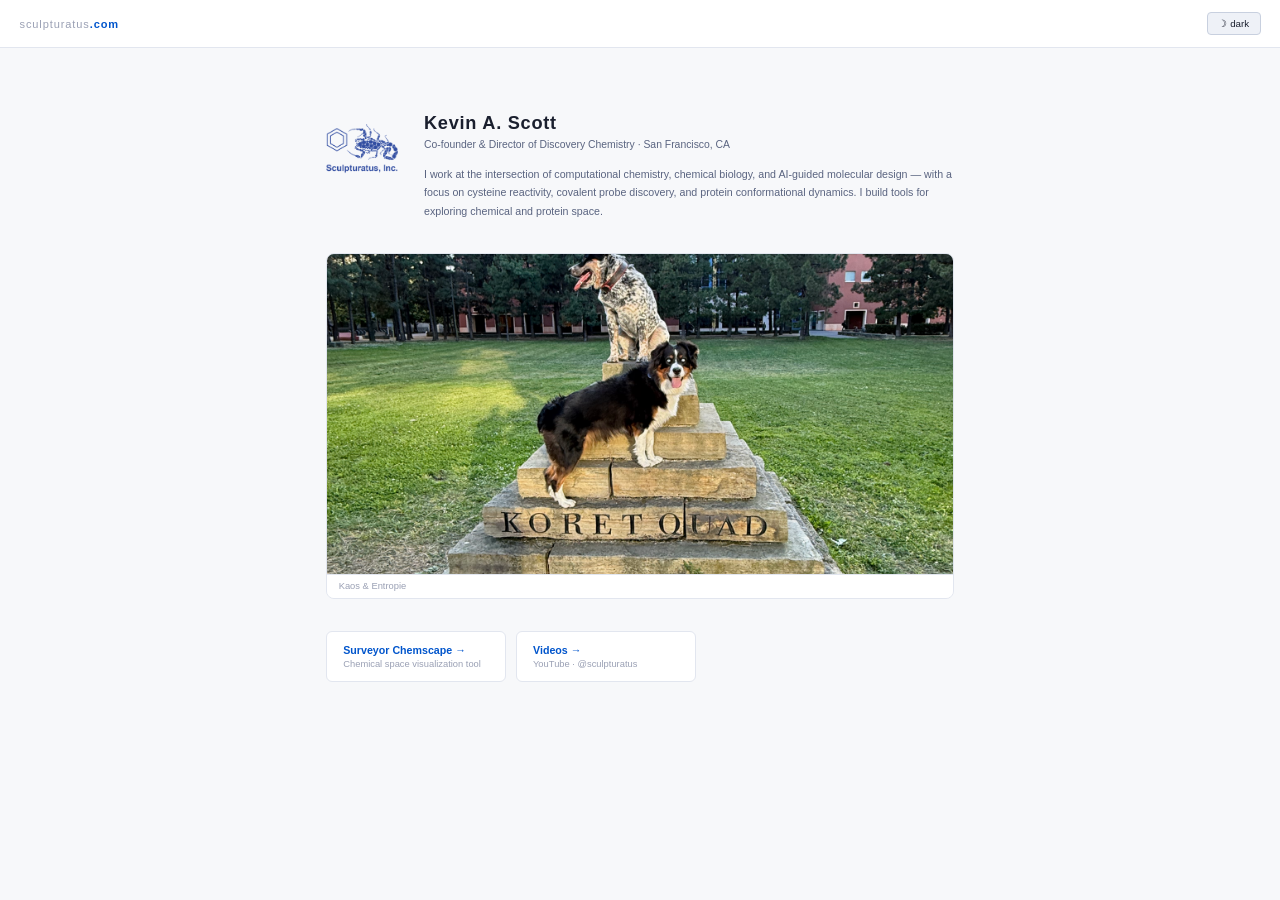
==== commit 5c9968d6: "Update index.html" ====
--- a/index.html
+++ b/index.html
@@ -3,10 +3,8 @@
 <head>
   <meta charset="UTF-8">
   <meta name="viewport" content="width=device-width, initial-scale=1.0">
-  <title>surveyor chemscape</title>
-  <script src="https://cdn.plot.ly/plotly-2.32.0.min.js"></script>
+  <title>sculpturatus</title>
   <style>
-    /* ── Variables ─────────────────────────────────────────── */
     :root {
       --bg:        #F7F8FA;
       --bg2:       #FFFFFF;
@@ -18,10 +16,6 @@
       --text-hint: #9AA0B4;
       --accent:    #0055CC;
       --accent2:   #00A3A3;
-      --accent-bg: #E8F0FF;
-      --danger:    #CC3333;
-      --panel-w:   280px;
-      --header-h:  48px;
     }
     .dark {
       --bg:        #0D0F14;
@@ -34,23 +28,25 @@
       --text-hint: #3A4560;
       --accent:    #00D4FF;
       --accent2:   #51CF66;
-      --accent-bg: #003D4D;
-      --danger:    #FF6B6B;
-    }
-
-    /* ── Reset ─────────────────────────────────────────────── */
+    }
+
     *, *::before, *::after { box-sizing: border-box; margin: 0; padding: 0; }
-    html, body { height: 100%; overflow: hidden; font-family: Arial, sans-serif; font-size: 13px; }
-    body { background: var(--bg); color: var(--text); display: flex; flex-direction: column; transition: background 0.2s, color 0.2s; }
-
-    /* ── Header ────────────────────────────────────────────── */
+    html, body {
+      height: 100%;
+      font-family: Arial, sans-serif;
+      font-size: 13px;
+      background: var(--bg);
+      color: var(--text);
+      transition: background 0.2s, color 0.2s;
+    }
+
+    /* ── Header ── */
     #header {
-      height: var(--header-h);
+      height: 48px;
       background: var(--bg2);
       border-bottom: 1px solid var(--border);
       display: flex; align-items: center;
-      padding: 0 1rem; gap: 1rem; flex-shrink: 0;
-      z-index: 10;
+      padding: 0 1.5rem; gap: 1rem;
     }
     #header .logo {
       font-weight: 700; font-size: 0.85rem;
@@ -58,818 +54,156 @@
       text-decoration: none;
     }
     #header .logo span { color: var(--text-hint); font-weight: 400; }
-    #header .version { font-size: 0.72rem; color: var(--text-hint); }
     #header .spacer { flex: 1; }
-    #header .status-msg { font-size: 0.75rem; color: var(--text-hint); }
     .btn {
       font-family: Arial, sans-serif; font-size: 0.75rem;
       padding: 0.35rem 0.8rem; border-radius: 4px; cursor: pointer;
       border: 1px solid var(--border2); background: var(--bg3);
-      color: var(--text-dim); transition: all 0.15s; white-space: nowrap;
-    }
-    .btn:hover { border-color: var(--accent); color: var(--accent); }
-    .btn.primary { background: var(--accent-bg); border-color: var(--accent); color: var(--accent); font-weight: 700; }
-    .btn.primary:hover { filter: brightness(0.92); }
-    .btn.danger:hover { border-color: var(--danger); color: var(--danger); }
-
-    /* ── Layout ────────────────────────────────────────────── */
-    #app { display: flex; flex: 1; overflow: hidden; }
-
-    /* ── Left Panel ────────────────────────────────────────── */
-    #left-panel {
-      width: var(--panel-w); flex-shrink: 0;
-      background: var(--bg2); border-right: 1px solid var(--border);
-      display: flex; flex-direction: column; overflow: hidden;
-    }
-    .panel-scroll { flex: 1; overflow-y: auto; padding: 0.75rem; }
-    .panel-scroll::-webkit-scrollbar { width: 6px; }
-    .panel-scroll::-webkit-scrollbar-track { background: transparent; }
-    .panel-scroll::-webkit-scrollbar-thumb { background: var(--border2); border-radius: 3px; }
-
-    .section-label {
-      font-size: 0.68rem; font-weight: 700; letter-spacing: 0.1em;
-      color: var(--text-hint); text-transform: uppercase;
-      margin: 0.75rem 0 0.4rem; display: flex; align-items: center; gap: 0.4rem;
-    }
-    .section-label::after { content: ''; flex: 1; height: 1px; background: var(--border); }
-
-    .subsection-label {
-      font-size: 0.65rem; font-weight: 700; letter-spacing: 0.08em;
-      color: var(--text-hint); text-transform: uppercase;
-      margin: 0.6rem 0 0.25rem 0.2rem;
-    }
-
-    /* Drop zone */
-    #drop-zone {
-      border: 1.5px dashed var(--border2); border-radius: 6px;
-      padding: 1.2rem 0.5rem; text-align: center; cursor: pointer;
-      transition: all 0.15s; color: var(--text-hint); font-size: 0.78rem;
-    }
-    #drop-zone:hover, #drop-zone.drag-over {
-      border-color: var(--accent); color: var(--accent); background: var(--accent-bg);
-    }
-    #drop-zone .icon { font-size: 1.4rem; margin-bottom: 0.3rem; }
-    #file-input { display: none; }
-
-    /* Dataset rows */
-    .dataset-row {
-      display: flex; align-items: center; gap: 0.4rem;
-      padding: 0.35rem 0.3rem; border-radius: 4px;
-      transition: background 0.1s;
-    }
-    .dataset-row:hover { background: var(--bg3); }
-    .dataset-dot {
-      width: 10px; height: 10px; border-radius: 50%; flex-shrink: 0;
-    }
-    .color-select {
-      appearance: none; -webkit-appearance: none;
-      width: 14px; height: 14px; border-radius: 50%;
-      border: 2px solid var(--border2); cursor: pointer;
-      padding: 0; font-size: 0; color: transparent;
-      flex-shrink: 0; position: relative;
-    }
-    .color-select:focus { outline: 2px solid var(--accent); outline-offset: 1px; }
-    /* Wrapper to show circle + hidden native select on top */
-    .color-picker-wrap {
-      position: relative; width: 14px; height: 14px; flex-shrink: 0;
-    }
-    .color-picker-dot {
-      width: 14px; height: 14px; border-radius: 50%;
-      border: 2px solid var(--border2); cursor: pointer;
-      pointer-events: none;
-    }
-    .color-picker-wrap select {
-      position: absolute; inset: 0; opacity: 0; cursor: pointer;
-      width: 100%; height: 100%; padding: 0; border: none;
-    }
-    .dataset-name { flex: 1; font-size: 0.78rem; color: var(--text-dim); overflow: hidden; text-overflow: ellipsis; white-space: nowrap; }
-    .dataset-count { font-size: 0.7rem; color: var(--text-hint); flex-shrink: 0; }
-    .dataset-remove { background: none; border: none; color: var(--text-hint); cursor: pointer; font-size: 0.8rem; padding: 0 0.2rem; }
-    .dataset-remove:hover { color: var(--danger); }
-    .dataset-check { width: 13px; height: 13px; accent-color: var(--accent); flex-shrink: 0; }
-
-    /* Override Plotly crosshair cursor */
-    #plot .nsewdrag, #plot .drag { cursor: default !important; }
-    #plot .cursor-crosshair { cursor: default !important; }
-    .js-plotly-plot .plotly .cursor-crosshair { cursor: default !important; }
-    .js-plotly-plot .plotly svg { cursor: default !important; }
-
-    /* Projection controls */
-    .radio-group { display: flex; gap: 0.5rem; flex-wrap: wrap; margin-bottom: 0.5rem; }
-    .radio-btn {
-      font-size: 0.75rem; padding: 0.25rem 0.6rem; border-radius: 3px;
-      border: 1px solid var(--border2); background: var(--bg3);
-      color: var(--text-dim); cursor: pointer; transition: all 0.15s;
-    }
-    .radio-btn.active { background: var(--accent-bg); border-color: var(--accent); color: var(--accent); }
-
-    /* Custom axis selectors */
-    #custom-axes { display: none; margin-top: 0.5rem; }
-    #custom-axes.visible { display: block; }
-    .axis-row { display: flex; align-items: center; gap: 0.4rem; margin-bottom: 0.35rem; }
-    .axis-label { font-size: 0.72rem; color: var(--text-hint); width: 14px; flex-shrink: 0; }
-    select {
-      flex: 1; font-family: Arial, sans-serif; font-size: 0.73rem;
-      padding: 0.25rem 0.4rem; border-radius: 3px;
-      border: 1px solid var(--border2); background: var(--bg3); color: var(--text-dim);
-    }
-    select:focus { outline: none; border-color: var(--accent); }
-
-    /* Descriptor checkboxes */
-    .desc-grid { display: flex; flex-direction: column; gap: 0.15rem; }
-    .desc-check-row { display: flex; align-items: center; gap: 0.4rem; padding: 0.15rem 0.2rem; border-radius: 3px; }
-    .desc-check-row:hover { background: var(--bg3); }
-    .desc-check-row input { width: 12px; height: 12px; accent-color: var(--accent); flex-shrink: 0; }
-    .desc-check-row label { font-size: 0.73rem; color: var(--text-dim); cursor: pointer; }
-    .desc-select-btns { display: flex; gap: 0.4rem; margin-bottom: 0.4rem; }
-
-    /* Point size */
-    .slider-row { display: flex; align-items: center; gap: 0.5rem; }
-    input[type=range] { flex: 1; accent-color: var(--accent); }
-    .slider-val { font-size: 0.72rem; color: var(--text-hint); min-width: 28px; text-align: right; }
-
-    /* Compute button */
-    #compute-btn {
-      width: 100%; margin: 0.75rem 0 0;
-      padding: 0.6rem; font-size: 0.8rem; font-weight: 700;
-      background: var(--accent-bg); border: 1px solid var(--accent);
-      color: var(--accent); border-radius: 5px; cursor: pointer;
-      letter-spacing: 0.05em; transition: all 0.15s;
-    }
-    #compute-btn:hover { filter: brightness(0.92); }
-    #compute-btn:disabled { opacity: 0.5; cursor: not-allowed; }
-
-    /* ── Plot area ──────────────────────────────────────────── */
-    #plot-area {
-      flex: 1; display: flex; flex-direction: column;
-      background: var(--bg); position: relative; overflow: hidden;
-    }
-    #plot { width: 100%; flex: 1; }
-
-    /* Mol hover card */
-    #mol-card {
-      position: absolute; pointer-events: none;
-      background: var(--bg2); border: 1px solid var(--border2);
-      border-radius: 8px; padding: 0; overflow: hidden;
-      box-shadow: 0 4px 20px rgba(0,0,0,0.12);
-      display: none; z-index: 20; min-width: 200px;
-    }
-    #mol-card-dataset {
-      font-size: 0.72rem; font-weight: 700; color: var(--accent);
-      padding: 0.4rem 0.7rem 0.2rem; letter-spacing: 0.04em;
-    }
-    #mol-card img { display: block; width: 220px; height: 180px; object-fit: contain; }
-    #mol-card-name {
-      font-size: 0.75rem; color: var(--text-dim);
-      padding: 0.2rem 0.7rem 0.4rem; text-align: center;
-    }
-
-    /* Progress overlay */
-    #progress-overlay {
-      position: absolute; inset: 0; background: rgba(247,248,250,0.85);
-      display: none; align-items: center; justify-content: center;
-      flex-direction: column; gap: 0.75rem; z-index: 30;
-    }
-    .dark #progress-overlay { background: rgba(13,15,20,0.85); }
-    #progress-overlay.visible { display: flex; }
-    #progress-msg { font-size: 0.85rem; color: var(--text-dim); }
-    #progress-bar-wrap { width: 240px; height: 4px; background: var(--border); border-radius: 2px; overflow: hidden; }
-    #progress-bar { height: 100%; background: var(--accent); width: 0%; transition: width 0.3s; border-radius: 2px; }
-
-    /* Empty state */
-    #empty-state {
-      position: absolute; inset: 0; display: flex;
-      align-items: center; justify-content: center; flex-direction: column; gap: 0.5rem;
-      pointer-events: none;
-    }
-    #empty-state.hidden { display: none; }
-    #empty-state .prompt { font-size: 0.78rem; color: var(--text-hint); }
-    #empty-state .prompt::before { content: '$ '; color: var(--accent2); }
-
-    /* ── Right panel (overlap) ──────────────────────────────── */
-    #right-panel {
-      width: 220px; flex-shrink: 0;
-      background: var(--bg2); border-left: 1px solid var(--border);
-      display: flex; flex-direction: column; overflow: hidden;
-    }
-    #overlap-table { width: 100%; border-collapse: collapse; font-size: 0.72rem; }
-    #overlap-table th { color: var(--text-hint); font-weight: 700; padding: 0.3rem 0.4rem; text-align: left; border-bottom: 1px solid var(--border); font-size: 0.68rem; letter-spacing: 0.06em; }
-    #overlap-table td { padding: 0.3rem 0.4rem; color: var(--text-dim); border-bottom: 1px solid var(--border); }
-    #overlap-table tr:last-child td { border-bottom: none; }
-    .overlap-dist { color: var(--text); font-weight: 600; }
-
-    /* ── Notifications ──────────────────────────────────────── */
-    #notif {
-      position: fixed; bottom: 1rem; left: 50%; transform: translateX(-50%);
-      background: var(--bg2); border: 1px solid var(--border2);
-      border-radius: 6px; padding: 0.6rem 1.2rem;
-      font-size: 0.8rem; color: var(--text-dim);
-      box-shadow: 0 4px 16px rgba(0,0,0,0.1);
-      opacity: 0; transition: opacity 0.3s; pointer-events: none; z-index: 99;
-      white-space: nowrap;
-    }
-    #notif.show { opacity: 1; }
-    #notif.error { border-color: var(--danger); color: var(--danger); }
+      color: var(--text); text-decoration: none;
+      transition: border-color 0.15s, background 0.15s;
+    }
+    .btn:hover { border-color: var(--accent); background: var(--bg2); }
+
+    /* ── Main layout ── */
+    main {
+      max-width: 680px;
+      margin: 0 auto;
+      padding: 5rem 2rem 4rem;
+    }
+
+    /* ── Profile row ── */
+    .profile {
+      display: flex;
+      align-items: flex-start;
+      gap: 2rem;
+      margin-bottom: 2.5rem;
+    }
+    .profile img.logo-img {
+      width: 72px;
+      height: 72px;
+      object-fit: contain;
+      flex-shrink: 0;
+      opacity: 0.92;
+    }
+    .profile-text h1 {
+      font-size: 1.4rem;
+      font-weight: 700;
+      color: var(--text);
+      letter-spacing: 0.04em;
+      margin-bottom: 0.25rem;
+    }
+    .profile-text .role {
+      font-size: 0.8rem;
+      color: var(--text-dim);
+      margin-bottom: 0.9rem;
+      line-height: 1.5;
+    }
+    .profile-text p {
+      font-size: 0.82rem;
+      color: var(--text-dim);
+      line-height: 1.75;
+    }
+
+    /* ── Dogs ── */
+    .dogs {
+      margin-bottom: 2.5rem;
+      border-radius: 8px;
+      overflow: hidden;
+      border: 1px solid var(--border);
+    }
+    .dogs img {
+      width: 100%;
+      display: block;
+      max-height: 320px;
+      object-fit: cover;
+    }
+    .dogs-caption {
+      padding: 0.5rem 0.9rem;
+      font-size: 0.72rem;
+      color: var(--text-hint);
+      background: var(--bg2);
+      border-top: 1px solid var(--border);
+    }
+
+    /* ── Links ── */
+    .links {
+      display: flex;
+      gap: 0.75rem;
+      flex-wrap: wrap;
+    }
+    .link-card {
+      display: flex;
+      flex-direction: column;
+      gap: 0.25rem;
+      padding: 0.9rem 1.25rem;
+      border-radius: 6px;
+      border: 1px solid var(--border);
+      background: var(--bg2);
+      text-decoration: none;
+      color: var(--text);
+      min-width: 180px;
+      transition: border-color 0.15s, background 0.15s;
+    }
+    .link-card:hover {
+      border-color: var(--accent);
+      background: var(--bg3);
+    }
+    .link-card .link-title {
+      font-size: 0.82rem;
+      font-weight: 700;
+      color: var(--accent);
+    }
+    .link-card .link-desc {
+      font-size: 0.72rem;
+      color: var(--text-hint);
+    }
   </style>
 </head>
 <body>
 
-<!-- ── Header ──────────────────────────────────────────────────────────────── -->
 <div id="header">
-  <a class="logo" href="https://sculpturatus.com">sculpturatus<span>.com</span></a>
-  <span class="version">surveyor chemscape v1.0</span>
+  <a class="logo" href="/"><span>sculpturatus</span>.com</a>
   <div class="spacer"></div>
-  <span class="status-msg" id="status-msg">drop a csv or excel file to begin</span>
-  <button class="btn" id="theme-btn" onclick="toggleTheme()">☾ dark</button>
-  <a class="btn" href="https://sculpturatus.com/projects.html">← back to projects</a>
+  <button class="btn" onclick="document.body.classList.toggle('dark')">
+    ☽ dark
+  </button>
 </div>
 
-<!-- ── App ─────────────────────────────────────────────────────────────────── -->
-<div id="app">
-
-  <!-- Left Panel -->
-  <div id="left-panel">
-    <div class="panel-scroll">
-
-      <!-- datasets -->
-      <div class="section-label">datasets</div>
-      <div id="drop-zone" onclick="document.getElementById('file-input').click()"
-           ondragover="onDragOver(event)" ondragleave="onDragLeave(event)" ondrop="onDrop(event)">
-        <div class="icon">⊕</div>
-        <div>drop csv / excel</div>
+<main>
+
+  <div class="profile">
+    <img class="logo-img" src="/sculpturatus_transparent.png" alt="sculpturatus logo">
+    <div class="profile-text">
+      <h1>Kevin A. Scott</h1>
+      <div class="role">
+        Co-founder &amp; Director of Discovery Chemistry · San Francisco, CA
       </div>
-      <input type="file" id="file-input" accept=".csv,.xlsx,.xls,.tsv" onchange="onFileSelect(event)">
-
-      <div class="subsection-label">default libraries</div>
-      <div id="default-dataset-list"></div>
-
-      <div class="subsection-label" id="user-datasets-label" style="display:none;">your libraries</div>
-      <div id="user-dataset-list"></div>
-
-      <!-- projection method -->
-      <div class="section-label">projection</div>
-      <div class="radio-group" id="method-group">
-        <div class="radio-btn active" onclick="setMethod('PCA')">PCA</div>
-        <div class="radio-btn" onclick="setMethod('UMAP')">UMAP</div>
-        <div class="radio-btn" onclick="setMethod('Custom')">custom</div>
-      </div>
-
-      <!-- dimensions -->
-      <div class="radio-group" id="dim-group">
-        <div class="radio-btn active" onclick="setDim(2)">2D</div>
-        <div class="radio-btn" onclick="setDim(3)">3D</div>
-      </div>
-
-      <!-- custom axes -->
-      <div id="custom-axes">
-        <div class="axis-row">
-          <span class="axis-label">x</span>
-          <select id="axis-x"></select>
-        </div>
-        <div class="axis-row">
-          <span class="axis-label">y</span>
-          <select id="axis-y"></select>
-        </div>
-        <div class="axis-row" id="axis-z-row" style="display:none;">
-          <span class="axis-label">z</span>
-          <select id="axis-z"></select>
-        </div>
-      </div>
-
-      <!-- descriptors -->
-      <div class="section-label">descriptors</div>
-      <div class="desc-select-btns">
-        <button class="btn" style="flex:1;" onclick="selectAllDesc()">all</button>
-        <button class="btn" style="flex:1;" onclick="selectNoneDesc()">none</button>
-      </div>
-      <div class="desc-grid" id="desc-grid"></div>
-
-      <!-- point size -->
-      <div class="section-label">point size</div>
-      <div class="slider-row">
-        <input type="range" id="size-slider" min="2" max="16" value="6"
-               oninput="document.getElementById('size-val').textContent=this.value+'px'; updatePointSize()">
-        <span class="slider-val" id="size-val">6px</span>
-      </div>
-
-      <!-- compute -->
-      <button id="compute-btn" onclick="compute()" disabled>▶ compute projection</button>
-
+      <p>
+        I work at the intersection of computational chemistry, chemical biology,
+        and AI-guided molecular design — with a focus on cysteine reactivity,
+        covalent probe discovery, and protein conformational dynamics.
+        I build tools for exploring chemical and protein space.
+      </p>
     </div>
   </div>
 
-  <!-- Plot -->
-  <div id="plot-area">
-    <div id="empty-state">
-      <div class="prompt">drop datasets and click compute projection</div>
-    </div>
-    <div id="plot"></div>
-
-    <!-- Molecule hover card -->
-    <div id="mol-card">
-      <div id="mol-card-dataset"></div>
-      <img id="mol-card-img" src="" alt="">
-      <div id="mol-card-name"></div>
-    </div>
-
-    <!-- Progress overlay -->
-    <div id="progress-overlay">
-      <div id="progress-msg">computing...</div>
-      <div id="progress-bar-wrap"><div id="progress-bar"></div></div>
-    </div>
+  <div class="dogs">
+    <img src="/kaos_entropie.jpg" alt="Kaos and Entropie">
+    <div class="dogs-caption">Kaos &amp; Entropie</div>
   </div>
 
-  <!-- Right panel -->
-  <div id="right-panel">
-    <div class="panel-scroll">
-      <div class="section-label">overlap analysis</div>
-      <button class="btn" style="width:100%;margin-bottom:0.5rem;" onclick="computeOverlap()">compute overlap</button>
-      <table id="overlap-table">
-        <thead><tr><th>sets</th><th>distance</th></tr></thead>
-        <tbody id="overlap-body"></tbody>
-      </table>
-
-      <div class="section-label" style="margin-top:1rem;">spread</div>
-      <table id="spread-table">
-        <thead><tr><th>set</th><th>spread</th></tr></thead>
-        <tbody id="spread-body"></tbody>
-      </table>
-    </div>
+  <div class="links">
+    <a class="link-card" href="/chemscape">
+      <span class="link-title">Surveyor Chemscape →</span>
+      <span class="link-desc">Chemical space visualization tool</span>
+    </a>
+    <a class="link-card" href="https://www.youtube.com/@sculpturatus" target="_blank" rel="noopener">
+      <span class="link-title">Videos →</span>
+      <span class="link-desc">YouTube · @sculpturatus</span>
+    </a>
   </div>
 
-</div>
-
-<!-- Notification -->
-<div id="notif"></div>
-
-<script>
-// ── Config ────────────────────────────────────────────────────────────────────
-const API = 'https://api.sculpturatus.com';; // ← change to your VPS URL when deployed
-
-// ── State ─────────────────────────────────────────────────────────────────────
-let sessionId = null;
-let datasets = {};        // name → {count, color, visible, isDefault}
-let defaultDatasetNames = new Set();
-let method = 'PCA';
-let nDims = 2;
-let darkMode = false;
-let lastProjection = null;
-
-const COLORS = [
-  '#0055CC','#FF6B6B','#51CF66','#FFD43B',
-  '#CC5DE8','#FF922B','#74C0FC','#F06595',
-  '#A9E34B','#63E6BE'
-];
-let colorIdx = 0;
-
-// Descriptor metadata (populated from API)
-let descriptorLabels = {};
-
-// ── Init ──────────────────────────────────────────────────────────────────────
-async function init() {
-  try {
-    const res = await fetch(`${API}/session/new`);
-    const data = await res.json();
-    if (!res.ok) throw new Error('backend error');
-
-    sessionId = data.session_id;
-    descriptorLabels = data.descriptor_labels;
-    buildDescriptorGrid();
-    buildAxisSelectors();
-
-    // Register default datasets
-    Object.entries(data.sets).forEach(([name, info]) => {
-      const color = COLORS[colorIdx % COLORS.length]; colorIdx++;
-      datasets[name] = { count: info.n_molecules, color, visible: true, isDefault: true };
-      defaultDatasetNames.add(name);
-    });
-
-    renderDatasetList();
-
-    if (Object.keys(data.sets).length > 0) {
-      document.getElementById('compute-btn').disabled = false;
-      document.getElementById('empty-state').classList.add('hidden');
-      setStatus(`${Object.keys(data.sets).length} default libraries loaded`);
-    }
-  } catch(e) {
-    notify('cannot reach backend server', true);
-  }
-}
-
-// ── Theme ─────────────────────────────────────────────────────────────────────
-function toggleTheme() {
-  darkMode = !darkMode;
-  document.body.classList.toggle('dark', darkMode);
-  document.getElementById('theme-btn').textContent = darkMode ? '☀ light' : '☾ dark';
-  if (lastProjection) renderPlot(lastProjection);
-}
-
-// ── Drag & Drop ───────────────────────────────────────────────────────────────
-function onDragOver(e) { e.preventDefault(); document.getElementById('drop-zone').classList.add('drag-over'); }
-function onDragLeave(e) { document.getElementById('drop-zone').classList.remove('drag-over'); }
-function onDrop(e) {
-  e.preventDefault();
-  document.getElementById('drop-zone').classList.remove('drag-over');
-  const files = e.dataTransfer.files;
-  if (files.length) uploadFile(files[0]);
-}
-function onFileSelect(e) { if (e.target.files.length) uploadFile(e.target.files[0]); }
-
-// ── Upload ────────────────────────────────────────────────────────────────────
-async function uploadFile(file) {
-  setStatus(`uploading ${file.name}...`);
-  showProgress('uploading and computing descriptors...', 30);
-
-  const form = new FormData();
-  form.append('file', file);
-  if (sessionId) form.append('session_id', sessionId);
-
-  try {
-    const res = await fetch(`${API}/upload`, { method: 'POST', body: form });
-    const data = await res.json();
-    if (!res.ok) throw new Error(data.detail || 'upload failed');
-
-    sessionId = data.session_id;
-    const color = COLORS[colorIdx % COLORS.length]; colorIdx++;
-    datasets[data.set_name] = { count: data.n_molecules, color, visible: true, isDefault: false };
-    renderDatasetList();
-    document.getElementById('compute-btn').disabled = false;
-    document.getElementById('empty-state').classList.add('hidden');
-    setStatus(`${data.set_name} · ${data.n_molecules} molecules`);
-    notify(`loaded ${data.set_name} (${data.n_molecules} molecules)`);
-  } catch(e) {
-    notify(e.message, true);
-    setStatus('upload failed');
-  }
-  hideProgress();
-}
-
-const COLOR_OPTIONS = [
-  { hex: '#0055CC', name: 'blue' },
-  { hex: '#FF6B6B', name: 'coral' },
-  { hex: '#51CF66', name: 'green' },
-  { hex: '#FFD43B', name: 'yellow' },
-  { hex: '#CC5DE8', name: 'purple' },
-  { hex: '#FF922B', name: 'orange' },
-  { hex: '#74C0FC', name: 'sky blue' },
-  { hex: '#F06595', name: 'pink' },
-  { hex: '#A9E34B', name: 'lime' },
-  { hex: '#63E6BE', name: 'teal' },
-  { hex: '#FF4444', name: 'red' },
-  { hex: '#FFFFFF', name: 'white' },
-];
-
-// ── Dataset list ──────────────────────────────────────────────────────────────
-function _colorSelectHTML(name, currentColor) {
-  const opts = COLOR_OPTIONS.map(c =>
-    `<option value="${c.hex}" ${c.hex === currentColor ? 'selected' : ''}>${c.name}</option>`
-  ).join('');
-  return `
-    <div class="color-picker-wrap" title="pick color">
-      <div class="color-picker-dot" id="dot-${CSS.escape(name)}" style="background:${currentColor}"></div>
-      <select onchange="setColor('${name}', this.value)">${opts}</select>
-    </div>`;
-}
-
-function _datasetRowHTML(name, d) {
-  return `
-    <div class="dataset-row">
-      <input type="checkbox" class="dataset-check" ${d.visible?'checked':''} onchange="toggleDataset('${name}', this.checked)">
-      ${_colorSelectHTML(name, d.color)}
-      <span class="dataset-name" title="${name}">${name}</span>
-      <span class="dataset-count">${d.count}</span>
-      ${d.isDefault ? '' : `<button class="dataset-remove" onclick="removeDataset('${name}')">✕</button>`}
-    </div>`;
-}
-
-function renderDatasetList() {
-  const defaultEntries = Object.entries(datasets).filter(([,d]) => d.isDefault);
-  const userEntries    = Object.entries(datasets).filter(([,d]) => !d.isDefault);
-
-  document.getElementById('default-dataset-list').innerHTML =
-    defaultEntries.map(([n,d]) => _datasetRowHTML(n,d)).join('');
-
-  const userLabel = document.getElementById('user-datasets-label');
-  userLabel.style.display = userEntries.length ? '' : 'none';
-  document.getElementById('user-dataset-list').innerHTML =
-    userEntries.map(([n,d]) => _datasetRowHTML(n,d)).join('');
-}
-
-function toggleDataset(name, checked) { datasets[name].visible = checked; }
-
-function setColor(name, hex) {
-  datasets[name].color = hex;
-  // Update dot without full re-render
-  const dot = document.getElementById(`dot-${CSS.escape(name)}`);
-  if (dot) dot.style.background = hex;
-  if (lastProjection) renderPlot(lastProjection);
-}
-
-async function removeDataset(name) {
-  if (!sessionId) return;
-  await fetch(`${API}/session/${sessionId}/set/${encodeURIComponent(name)}`, { method: 'DELETE' });
-  delete datasets[name];
-  renderDatasetList();
-  if (Object.keys(datasets).length === 0) {
-    document.getElementById('compute-btn').disabled = true;
-    document.getElementById('empty-state').classList.remove('hidden');
-    Plotly.purge('plot');
-    lastProjection = null;
-  }
-}
-
-// ── Projection controls ───────────────────────────────────────────────────────
-function setMethod(m) {
-  method = m;
-  document.querySelectorAll('#method-group .radio-btn').forEach(b => {
-    b.classList.toggle('active', b.textContent.toLowerCase().includes(m.toLowerCase()));
-  });
-  document.getElementById('custom-axes').classList.toggle('visible', m === 'Custom');
-}
-
-function setDim(d) {
-  nDims = d;
-  document.querySelectorAll('#dim-group .radio-btn').forEach(b => {
-    b.classList.toggle('active', b.textContent === d+'D');
-  });
-  document.getElementById('axis-z-row').style.display = (d === 3) ? 'flex' : 'none';
-}
-
-// ── Descriptor grid ───────────────────────────────────────────────────────────
-// Descriptors unchecked by default (size-correlated or redundant for
-// surface-character analysis).
-const DESC_DEFAULT_OFF = new Set([
-  'MW', 'ExactMW', 'HBD', 'HBA', 'RotBonds', 'Rings', 'HeavyAtoms',
-  'RingFusionDeg', 'BertzCT', 'QED', 'MolRefract', 'NumHeteroatoms',
-  'NumAmideBonds', 'NumBridgeheads', 'NumSpiro', 'MaxRingSize'
-]);
-
-function buildDescriptorGrid() {
-  const grid = document.getElementById('desc-grid');
-  grid.innerHTML = Object.entries(descriptorLabels).map(([key, label]) => {
-    const checked = DESC_DEFAULT_OFF.has(key) ? '' : 'checked';
-    return `
-    <div class=\"desc-check-row\">
-      <input type=\"checkbox\" id=\"desc-${key}\" value=\"${key}\" ${checked}>
-      <label for=\"desc-${key}\">${key} · <span style=\"color:var(--text-hint)\">${label}</span></label>
-    </div>`;
-  }).join('');
-}
-
-function getSelectedDescs() {
-  return [...document.querySelectorAll('#desc-grid input:checked')].map(i => i.value);
-}
-function selectAllDesc() { document.querySelectorAll('#desc-grid input').forEach(i => i.checked = true); }
-function selectNoneDesc() { document.querySelectorAll('#desc-grid input').forEach(i => i.checked = false); }
-
-// ── Axis selectors ────────────────────────────────────────────────────────────
-function buildAxisSelectors() {
-  const opts = Object.entries(descriptorLabels).map(([k,l]) =>
-    `<option value="${k}">${k} · ${l}</option>`).join('');
-  ['axis-x','axis-y','axis-z'].forEach(id => {
-    document.getElementById(id).innerHTML = opts;
-  });
-  document.getElementById('axis-y').selectedIndex = 2;
-  document.getElementById('axis-z').selectedIndex = 3;
-}
-
-// ── Compute ───────────────────────────────────────────────────────────────────
-async function compute() {
-  const visibleSets = Object.entries(datasets).filter(([,d])=>d.visible).map(([n])=>n);
-  if (!visibleSets.length) { notify('no datasets selected', true); return; }
-
-  showProgress(method === 'UMAP' ? 'running umap (this may take a moment)...' : `running ${method.toLowerCase()}...`, method === 'UMAP' ? 10 : 40);
-
-  const body = {
-    session_id: sessionId,
-    set_names: visibleSets,
-    descriptor_cols: getSelectedDescs(),
-    method,
-    n_dimensions: nDims,
-    x_col: document.getElementById('axis-x').value,
-    y_col: document.getElementById('axis-y').value,
-    z_col: document.getElementById('axis-z').value,
-  };
-
-  try {
-    const res = await fetch(`${API}/project`, {
-      method: 'POST',
-      headers: {'Content-Type':'application/json'},
-      body: JSON.stringify(body),
-    });
-    const data = await res.json();
-    if (!res.ok) throw new Error(data.detail || 'projection failed');
-
-    lastProjection = data;
-    renderPlot(data);
-    setStatus(`${method} · ${nDims}D · ${data.coords.length} molecules`);
-  } catch(e) {
-    notify(e.message, true);
-    setStatus('projection failed');
-  }
-  hideProgress();
-}
-
-// ── Plot rendering ────────────────────────────────────────────────────────────
-function renderPlot(data) {
-  const { coords, labels, names, smiles, method: m, explained_variance: ev, axis_labels } = data;
-  const bg = darkMode ? '#0D0F14' : '#F7F8FA';
-  const gridColor = darkMode ? '#1E2330' : '#E2E6EF';
-  const textColor = darkMode ? '#8B94A8' : '#5A6480';
-
-  // Group by label
-  const groups = {};
-  labels.forEach((lbl, i) => {
-    if (!groups[lbl]) groups[lbl] = { x:[], y:[], z:[], names:[], smiles:[], color: datasets[lbl]?.color || '#888' };
-    groups[lbl].x.push(coords[i][0]);
-    groups[lbl].y.push(coords[i][1]);
-    if (nDims === 3) groups[lbl].z.push(coords[i][2]);
-    groups[lbl].names.push(names[i]);
-    groups[lbl].smiles.push(smiles[i]);
-  });
-
-  const pointSize = parseInt(document.getElementById('size-slider').value);
-
-  const traces = Object.entries(groups).map(([lbl, g]) => {
-    const base = {
-      name: lbl,
-      mode: 'markers',
-      marker: { size: pointSize, color: g.color, opacity: 0.8, line: { width: 0.5, color: 'rgba(0,0,0,0.2)' } },
-      text: g.names,
-      customdata: g.smiles.map((s,i) => [lbl, g.names[i], s]),
-      hoverinfo: 'none',
-    };
-    if (nDims === 3) return { ...base, type: 'scatter3d', x: g.x, y: g.y, z: g.z };
-    return { ...base, type: 'scatter', x: g.x, y: g.y };
-  });
-
-  // Axis labels
-  let xLabel, yLabel, zLabel;
-  if (axis_labels) {
-    [xLabel, yLabel, zLabel] = axis_labels;
-  } else if (m === 'PCA' && ev) {
-    xLabel = `PC1 (${ev[0].toFixed(1)}%)`;
-    yLabel = `PC2 (${ev[1].toFixed(1)}%)`;
-    zLabel = ev[2] ? `PC3 (${ev[2].toFixed(1)}%)` : 'PC3';
-  } else {
-    xLabel = 'D1'; yLabel = 'D2'; zLabel = 'D3';
-  }
-
-  const axisStyle = { color: textColor, gridcolor: gridColor, zerolinecolor: gridColor, tickfont: { color: textColor, size: 10 }, titlefont: { color: textColor, size: 11 } };
-
-  const layout = {
-    paper_bgcolor: bg, plot_bgcolor: bg,
-    margin: { l: 50, r: 20, t: 20, b: 50 },
-    legend: { font: { color: textColor, size: 11 }, bgcolor: 'transparent' },
-    hovermode: 'closest',
-    dragmode: 'pan',
-    xaxis: { ...axisStyle, title: xLabel, showgrid: m === 'Custom' },
-    yaxis: { ...axisStyle, title: yLabel, showgrid: m === 'Custom' },
-  };
-
-  if (nDims === 3) {
-    layout.scene = {
-      xaxis: { ...axisStyle, title: xLabel },
-      yaxis: { ...axisStyle, title: yLabel },
-      zaxis: { ...axisStyle, title: zLabel || 'D3' },
-      bgcolor: bg,
-      dragmode: 'orbit',
-    };
-    delete layout.xaxis; delete layout.yaxis;
-    delete layout.dragmode;
-  }
-
-  Plotly.react('plot', traces, layout, {
-    responsive: true,
-    displayModeBar: false,
-    scrollZoom: true,
-    dragmode: nDims === 3 ? 'orbit' : 'pan',
-  });
-
-  // Force default cursor on the plot
-  setTimeout(() => {
-    document.querySelectorAll('#plot .nsewdrag, #plot .drag, #plot svg').forEach(el => {
-      el.style.cursor = 'default';
-    });
-  }, 100);
-
-  // Hover handler for molecule card
-  const plotEl = document.getElementById('plot');
-  plotEl.removeAllListeners?.('plotly_hover');
-  plotEl.on('plotly_hover', e => showMolCard(e));
-  plotEl.on('plotly_unhover', () => hideMolCard());
-}
-
-// ── Molecule card ─────────────────────────────────────────────────────────────
-let molCardTimer = null;
-async function showMolCard(e) {
-  const pt = e.points[0];
-  if (!pt?.customdata) return;
-  const [dataset, name, smi] = pt.customdata;
-  if (!smi || smi === 'nan') return;
-
-  const card = document.getElementById('mol-card');
-  document.getElementById('mol-card-dataset').textContent = dataset;
-  document.getElementById('mol-card-name').textContent = name;
-  document.getElementById('mol-card-img').src = '';
-  card.style.display = 'block';
-
-  // Position near cursor
-  const plotRect = document.getElementById('plot-area').getBoundingClientRect();
-  const ex = e.event.clientX - plotRect.left;
-  const ey = e.event.clientY - plotRect.top;
-  const cw = 236, ch = 260;
-  let cx = ex + 16, cy = ey - ch / 2;
-  if (cx + cw > plotRect.width - 10) cx = ex - cw - 16;
-  cy = Math.max(10, Math.min(cy, plotRect.height - ch - 10));
-  card.style.left = cx + 'px';
-  card.style.top = cy + 'px';
-
-  // Fetch image
-  try {
-    const res = await fetch(`${API}/molecule/image`, {
-      method: 'POST',
-      headers: { 'Content-Type': 'application/json' },
-      body: JSON.stringify({ smiles: smi, width: 440, height: 360 }),
-    });
-    const data = await res.json();
-    if (data.image) document.getElementById('mol-card-img').src = data.image;
-  } catch {}
-}
-
-function hideMolCard() {
-  document.getElementById('mol-card').style.display = 'none';
-}
-
-// ── Overlap ───────────────────────────────────────────────────────────────────
-async function computeOverlap() {
-  const visibleSets = Object.entries(datasets).filter(([,d])=>d.visible).map(([n])=>n);
-  if (visibleSets.length < 2) { notify('need at least 2 datasets', true); return; }
-
-  const body = {
-    session_id: sessionId,
-    set_names: visibleSets,
-    descriptor_cols: getSelectedDescs(),
-    method, n_dimensions: nDims,
-  };
-
-  try {
-    const res = await fetch(`${API}/overlap`, {
-      method: 'POST', headers: {'Content-Type':'application/json'},
-      body: JSON.stringify(body),
-    });
-    const data = await res.json();
-    if (!res.ok) throw new Error(data.detail);
-
-    const distBody = document.getElementById('overlap-body');
-    distBody.innerHTML = Object.entries(data.centroid_distances).map(([k,v]) =>
-      `<tr><td>${k}</td><td class="overlap-dist">${v.toFixed(2)}</td></tr>`
-    ).join('');
-
-    const spreadBody = document.getElementById('spread-body');
-    spreadBody.innerHTML = Object.entries(data.spread).map(([k,v]) =>
-      `<tr><td>${k}</td><td class="overlap-dist">${v.toFixed(2)}</td></tr>`
-    ).join('');
-  } catch(e) {
-    notify(e.message, true);
-  }
-}
-
-// ── Point size ────────────────────────────────────────────────────────────────
-function updatePointSize() {
-  if (lastProjection) renderPlot(lastProjection);
-}
-
-// ── UI helpers ────────────────────────────────────────────────────────────────
-function setStatus(msg) { document.getElementById('status-msg').textContent = msg; }
-
-function showProgress(msg, pct) {
-  document.getElementById('progress-msg').textContent = msg;
-  document.getElementById('progress-bar').style.width = pct + '%';
-  document.getElementById('progress-overlay').classList.add('visible');
-  // Animate bar
-  setTimeout(() => document.getElementById('progress-bar').style.width = '85%', 300);
-}
-
-function hideProgress() {
-  document.getElementById('progress-bar').style.width = '100%';
-  setTimeout(() => {
-    document.getElementById('progress-overlay').classList.remove('visible');
-    document.getElementById('progress-bar').style.width = '0%';
-  }, 400);
-}
-
-let notifTimer;
-function notify(msg, isError=false) {
-  const el = document.getElementById('notif');
-  el.textContent = msg;
-  el.className = 'show' + (isError ? ' error' : '');
-  clearTimeout(notifTimer);
-  notifTimer = setTimeout(() => el.className = '', 3500);
-}
-
-// ── Boot ──────────────────────────────────────────────────────────────────────
-init();
-</script>
+</main>
+
 </body>
 </html>
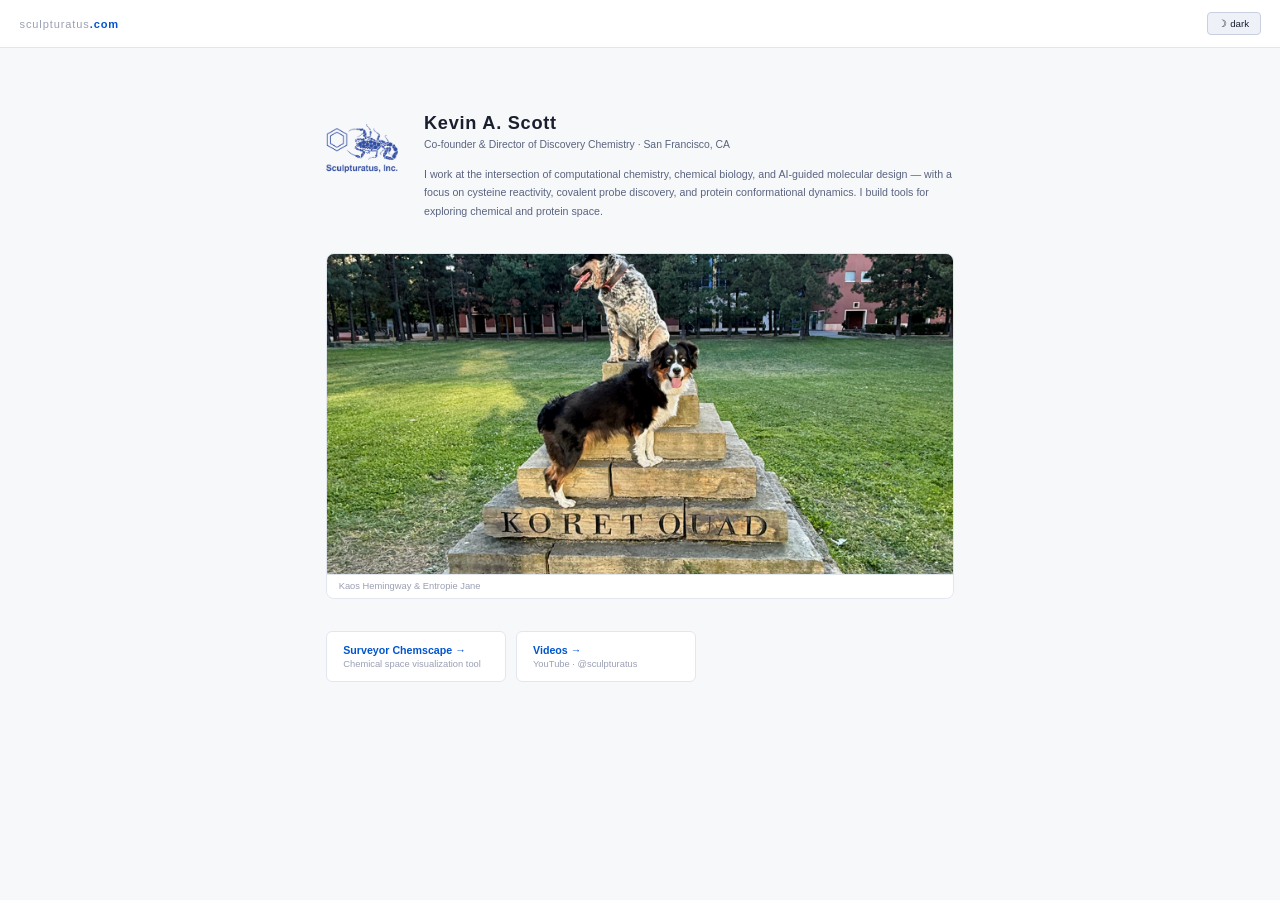
==== commit 60ce1e63: "Update index.html" ====
--- a/index.html
+++ b/index.html
@@ -189,7 +189,7 @@
 
   <div class="dogs">
     <img src="/kaos_entropie.jpg" alt="Kaos and Entropie">
-    <div class="dogs-caption">Kaos &amp; Entropie</div>
+    <div class="dogs-caption">Kaos Hemingway &amp; Entropie Jane</div>
   </div>
 
   <div class="links">
